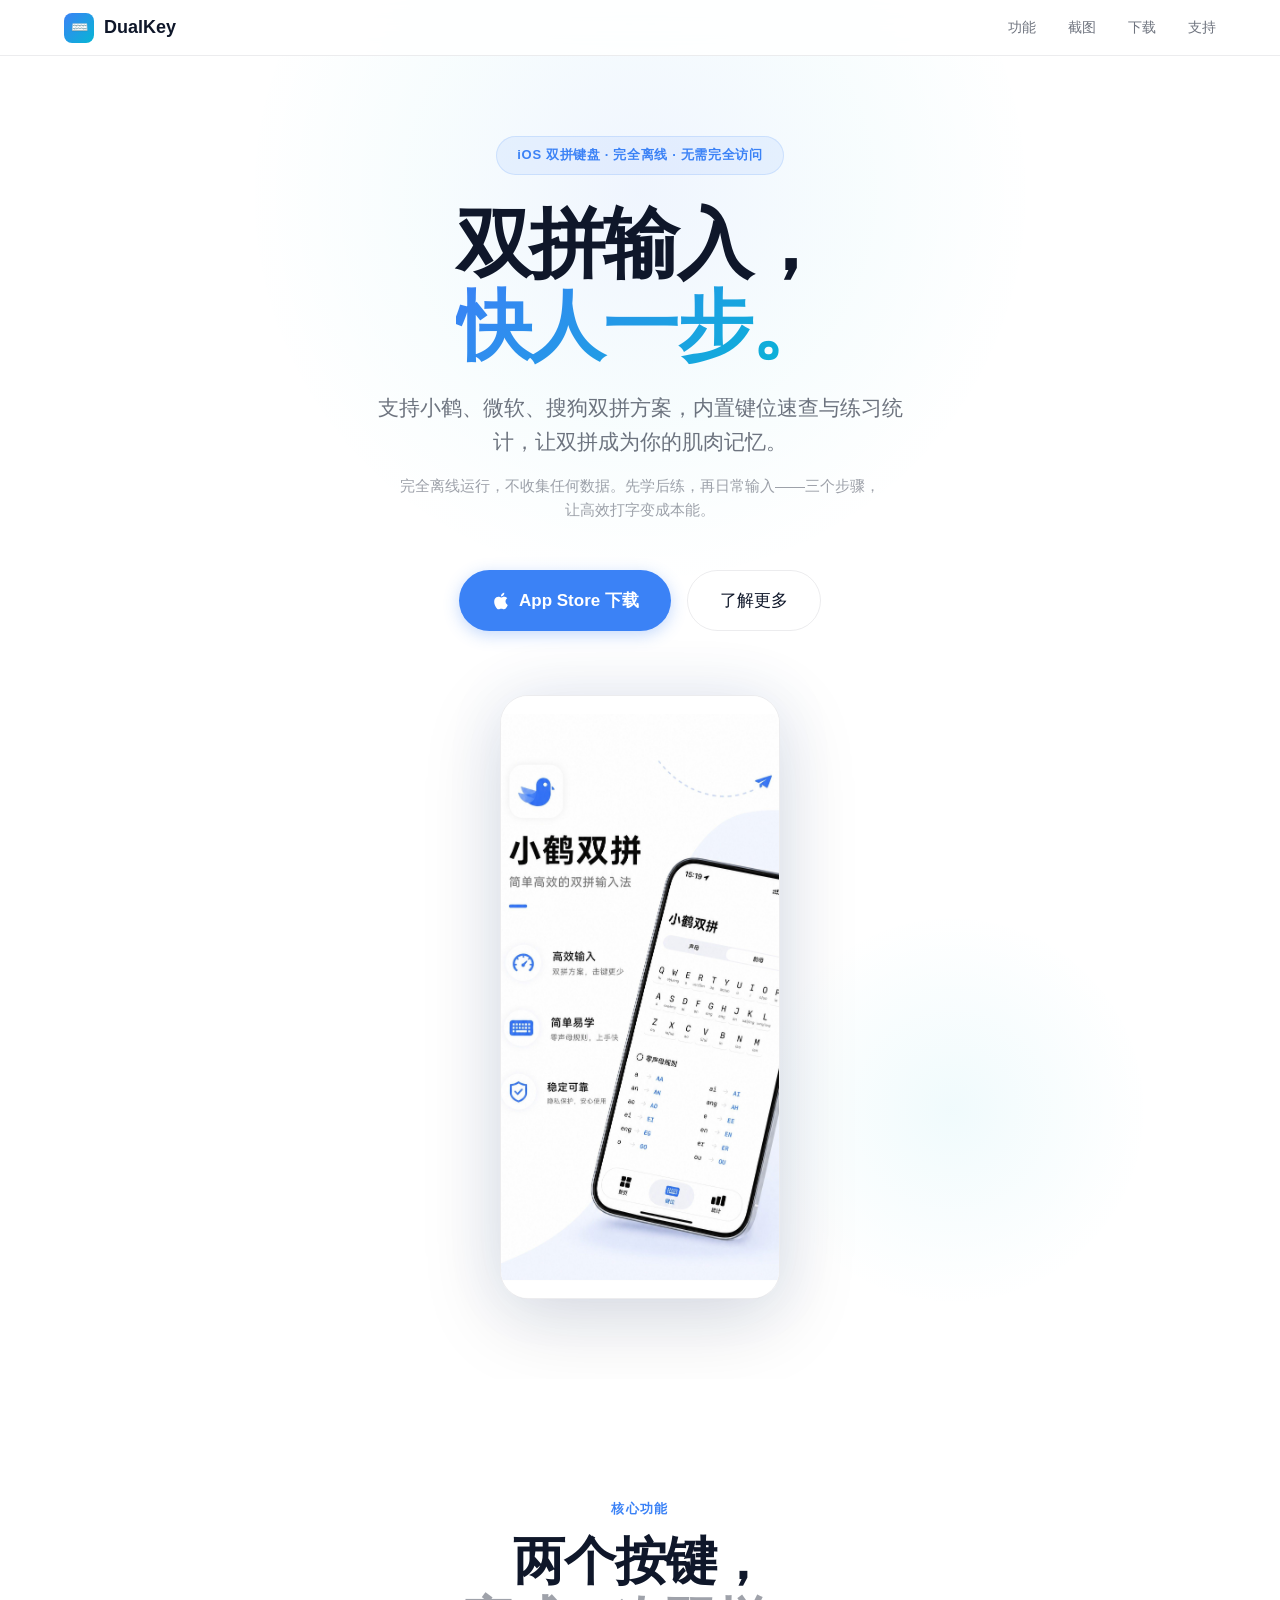
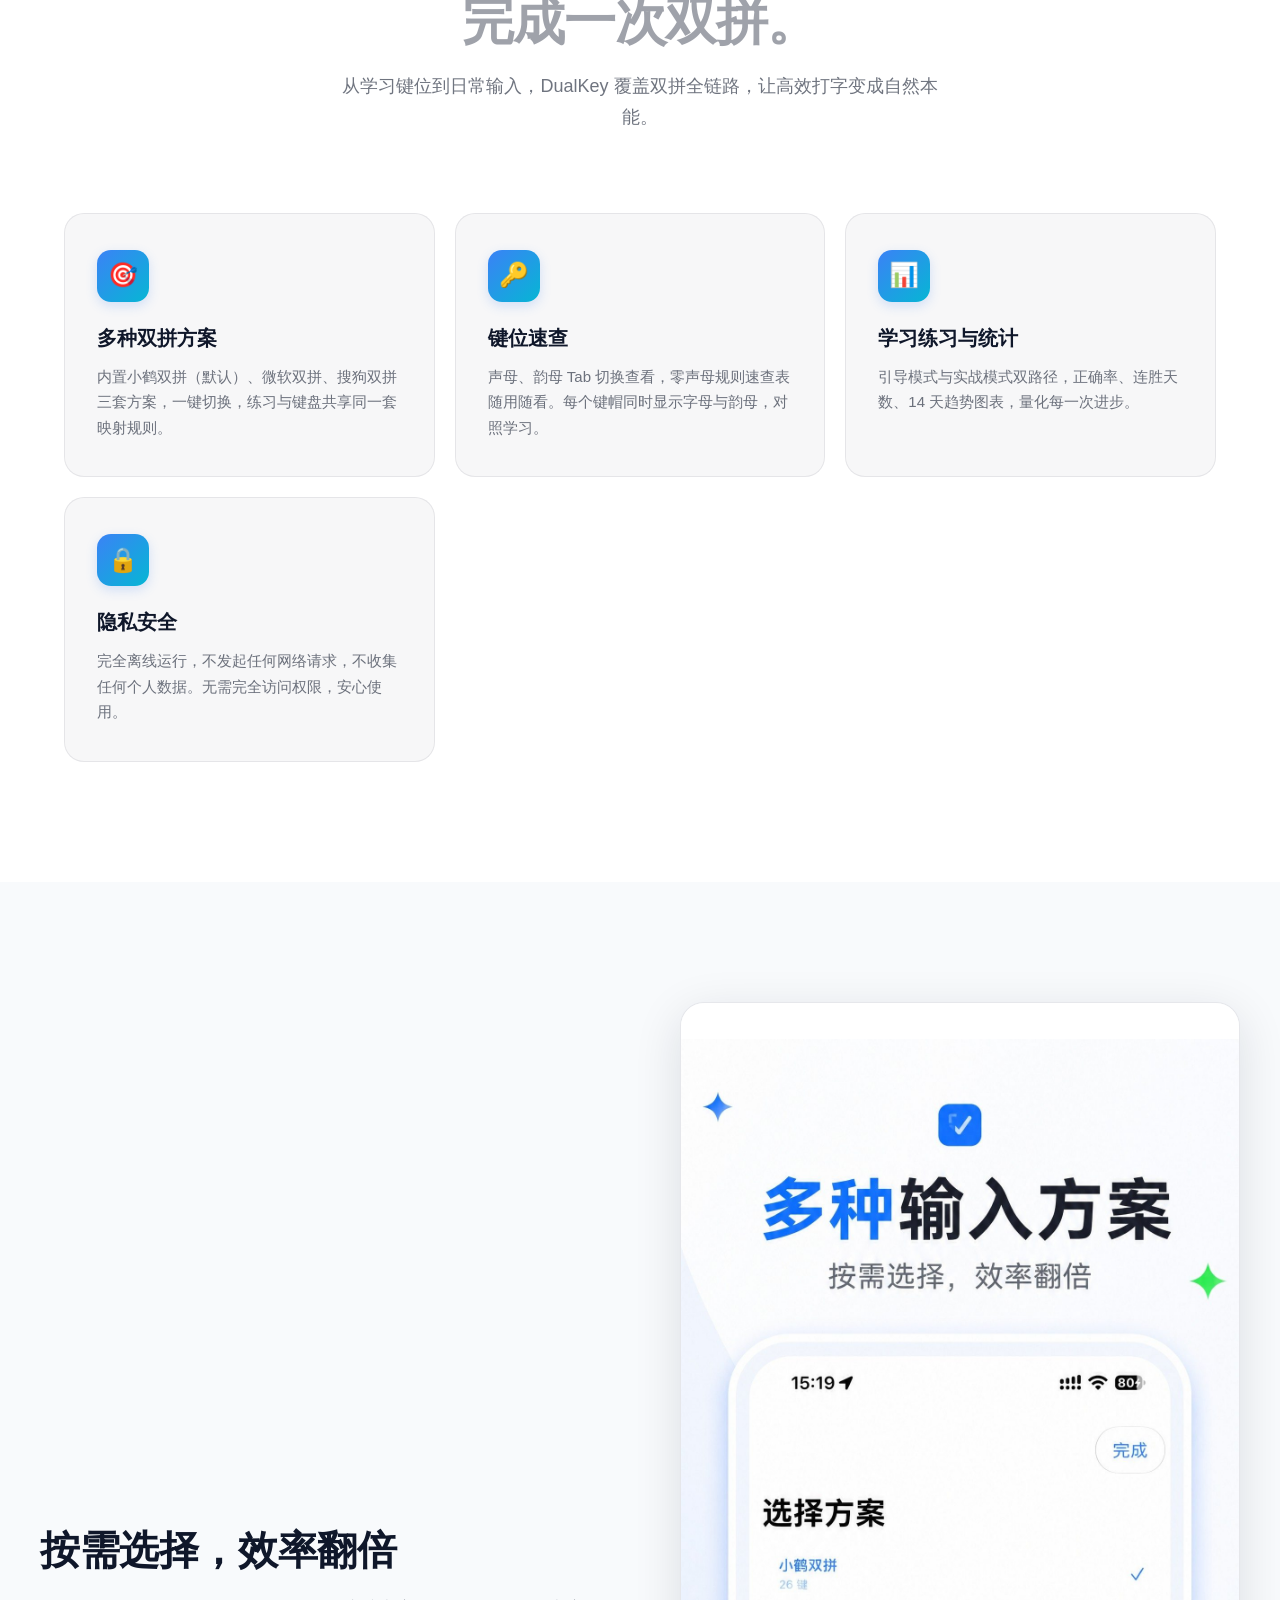
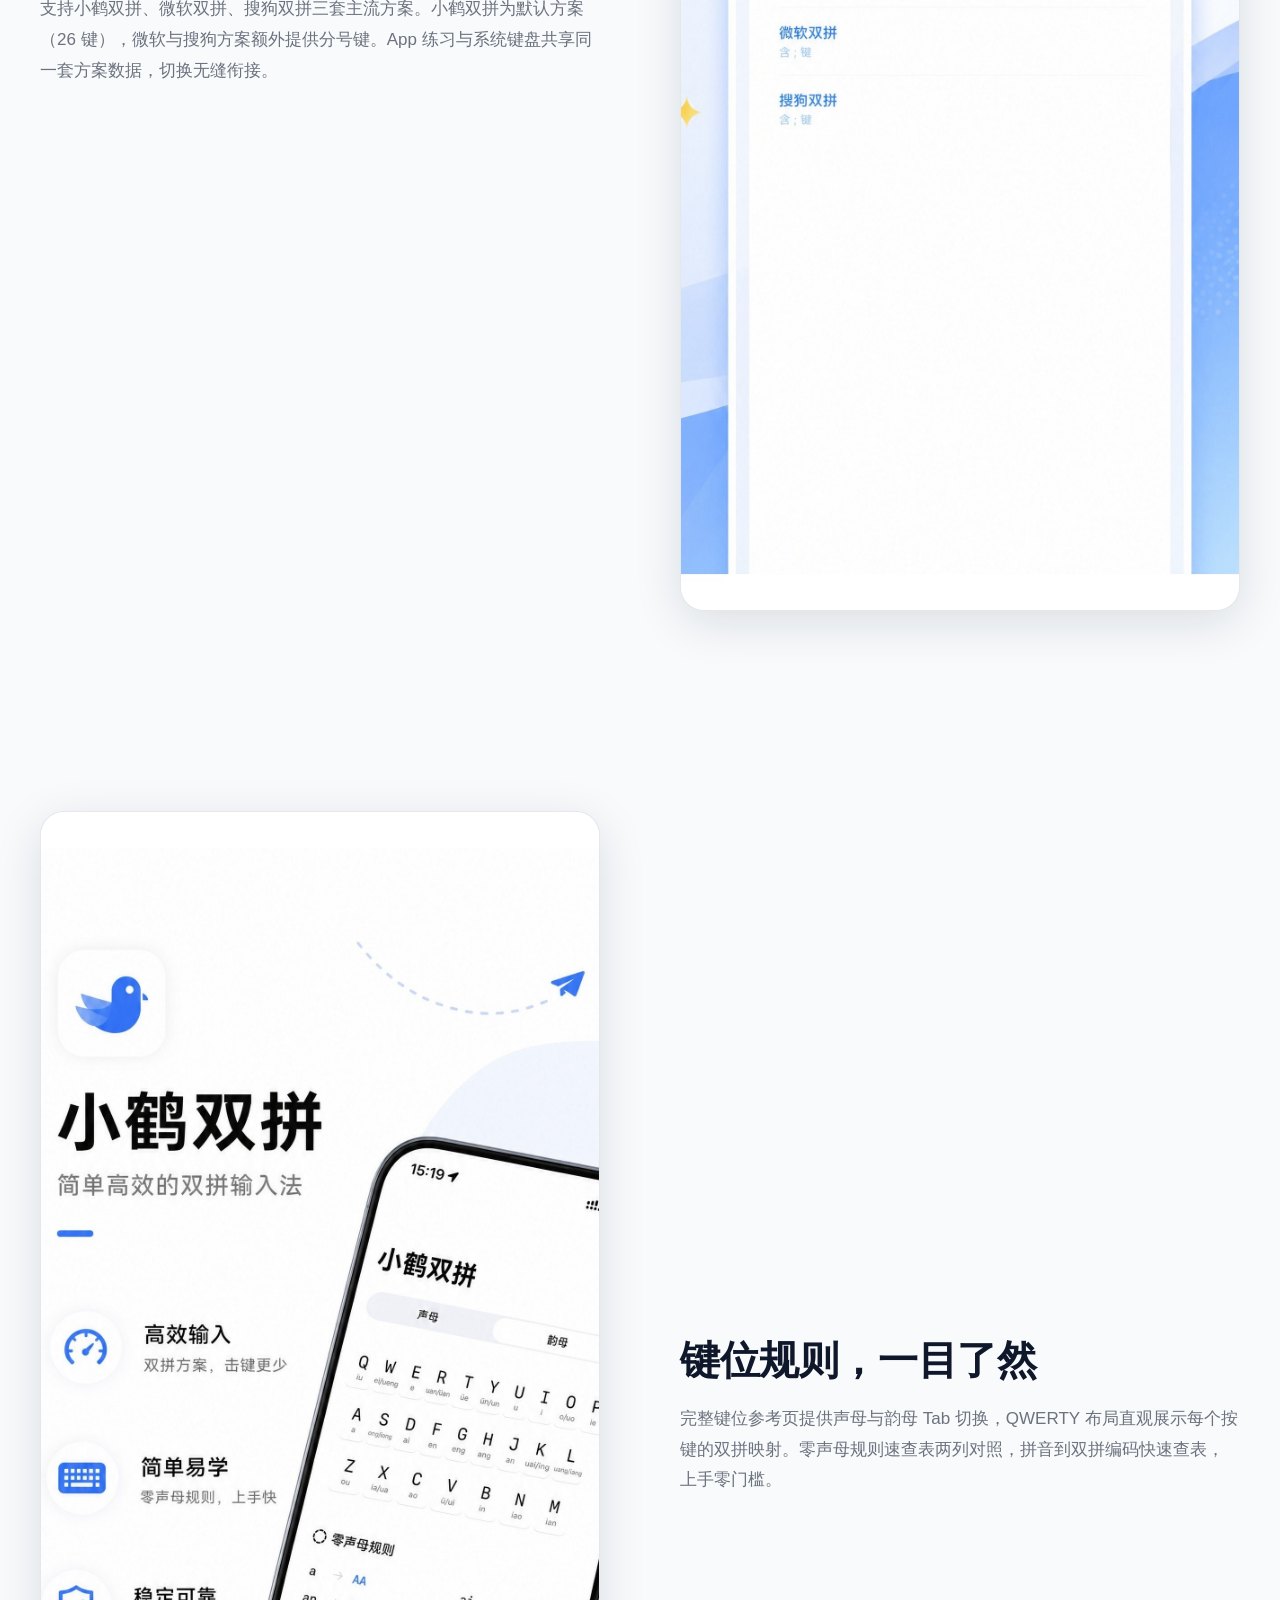
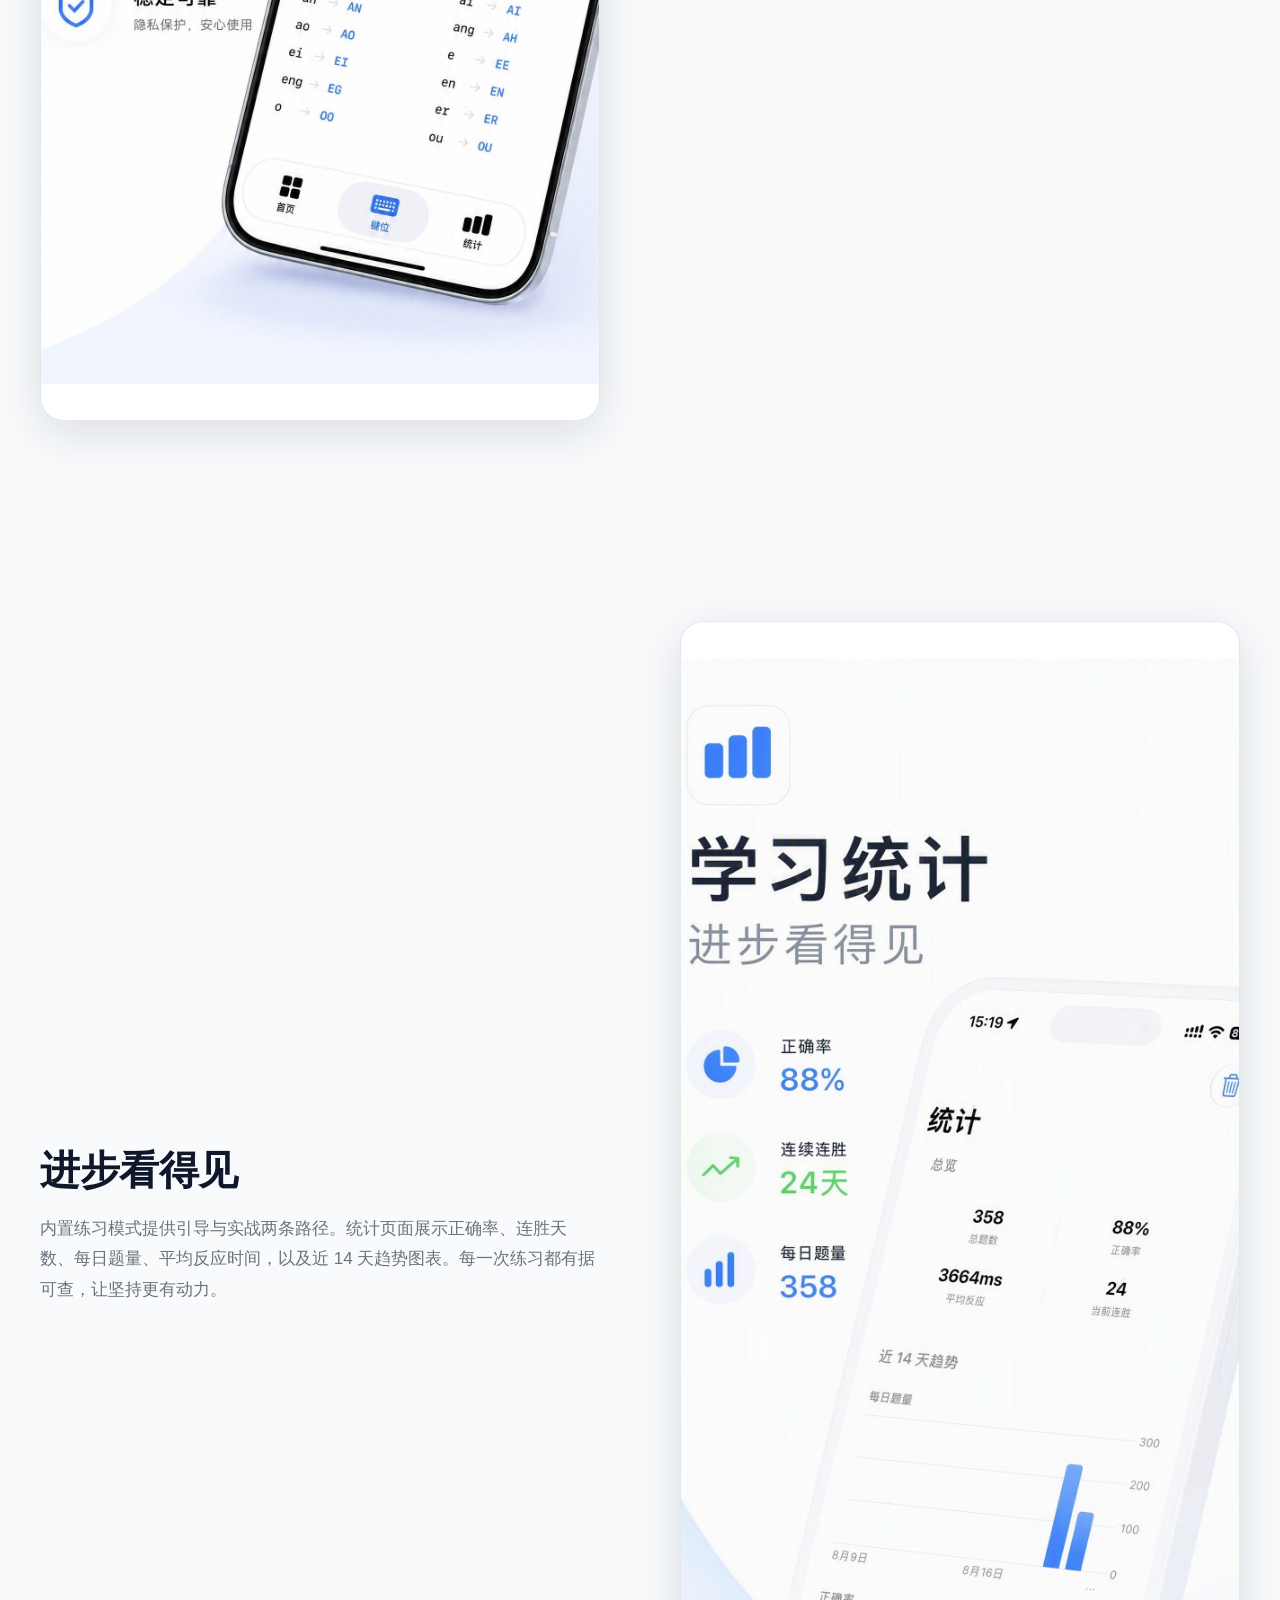
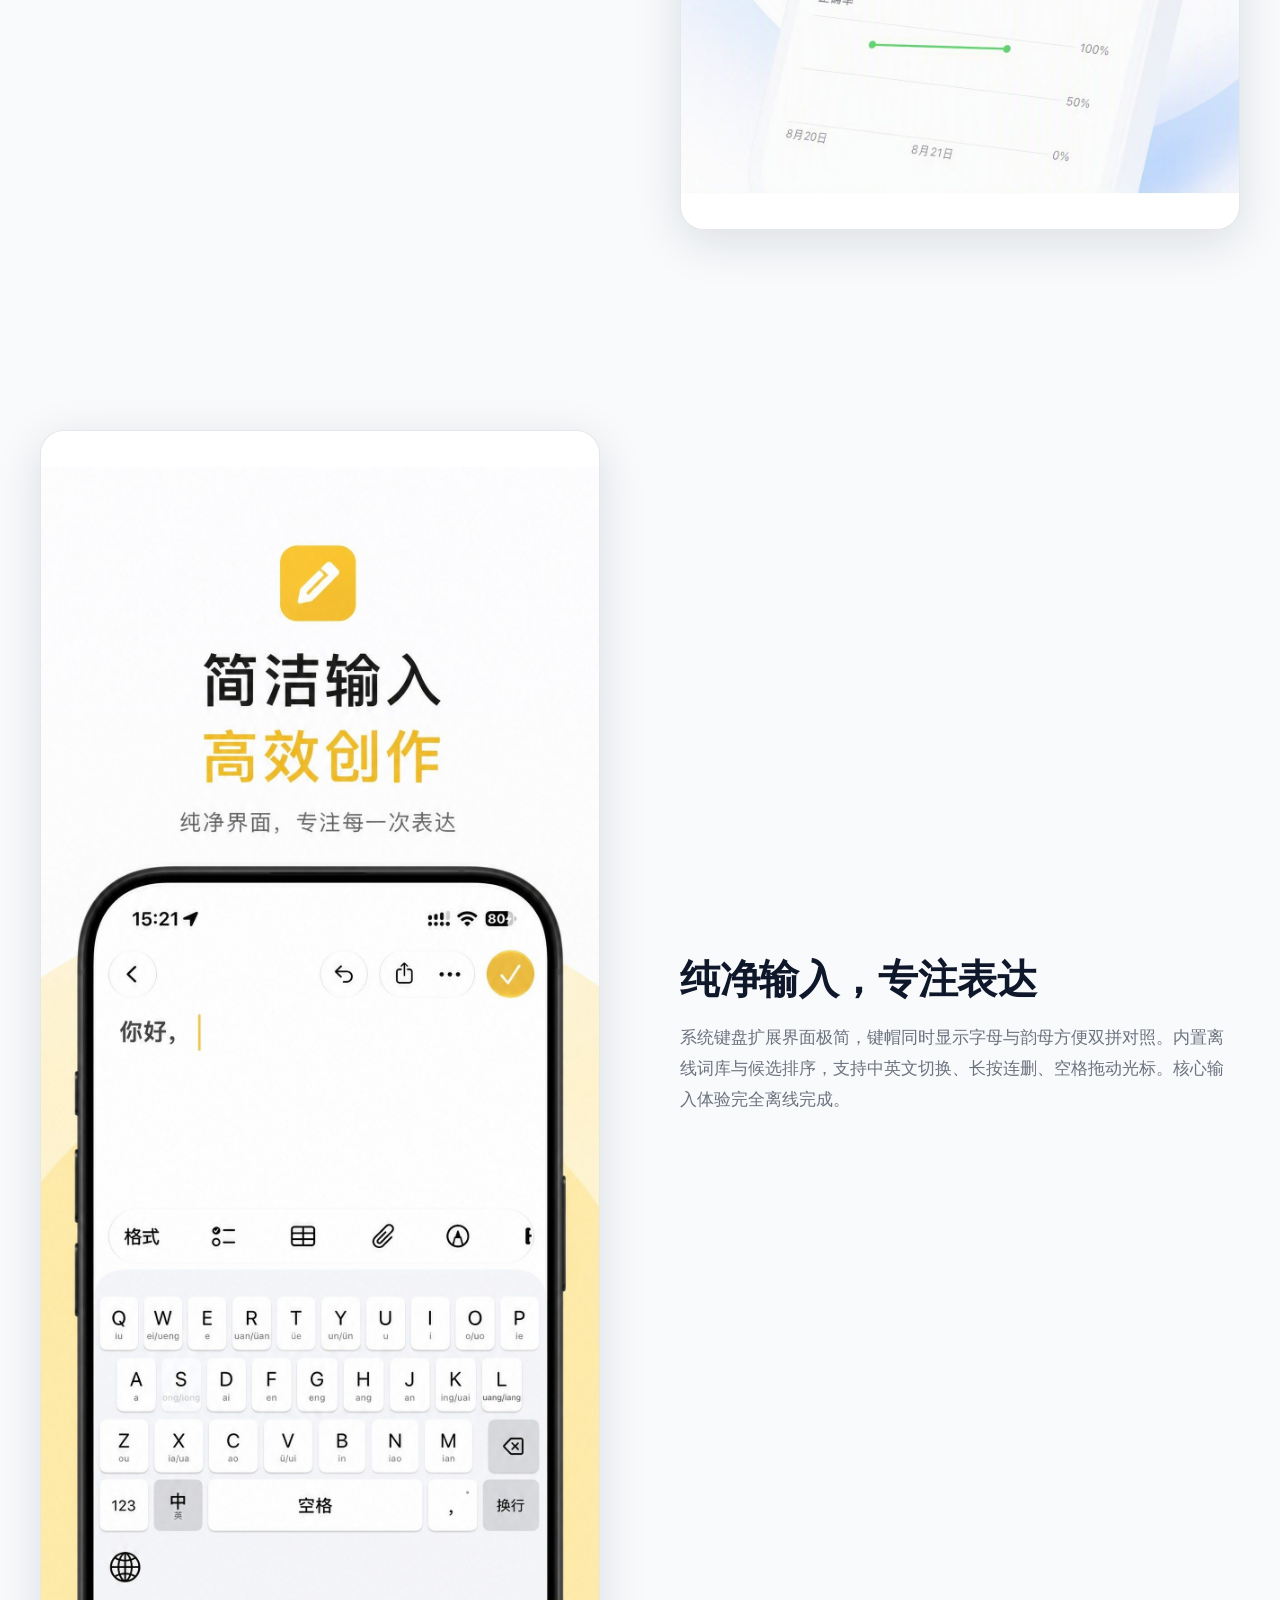
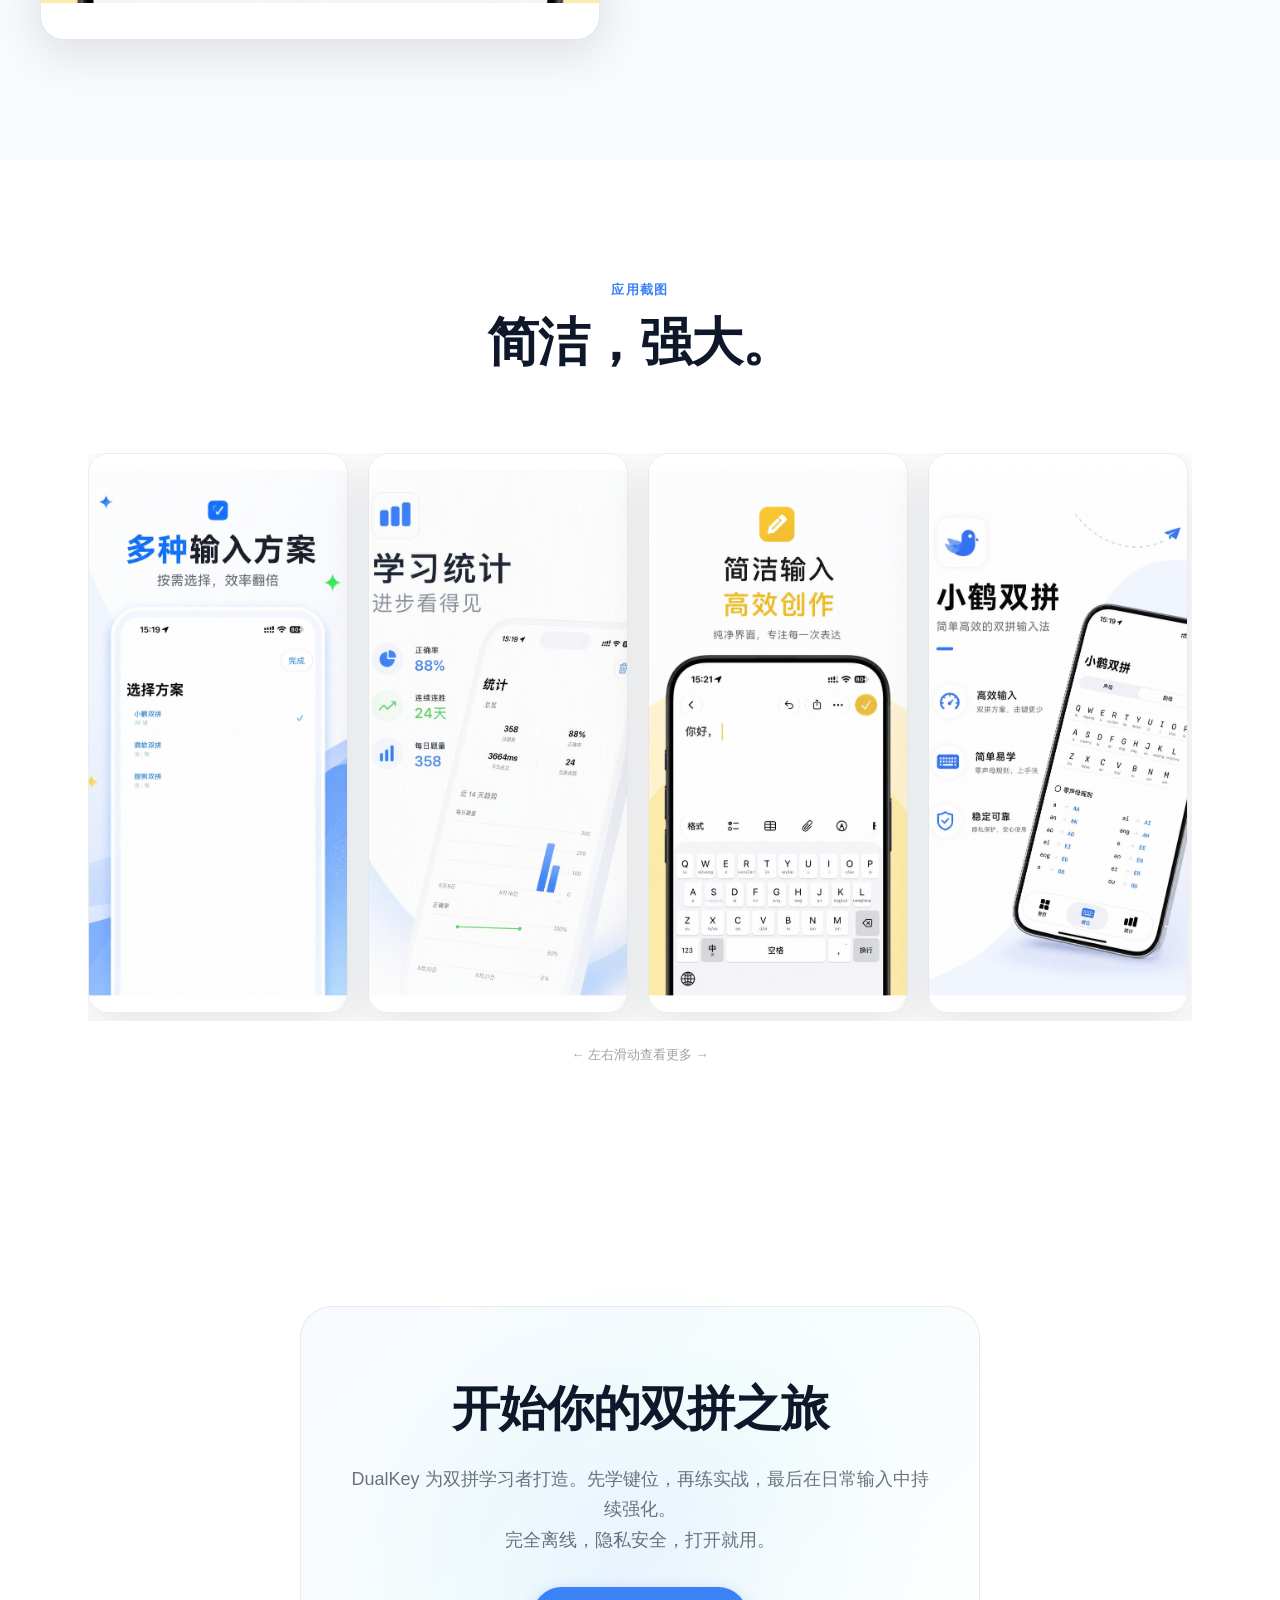
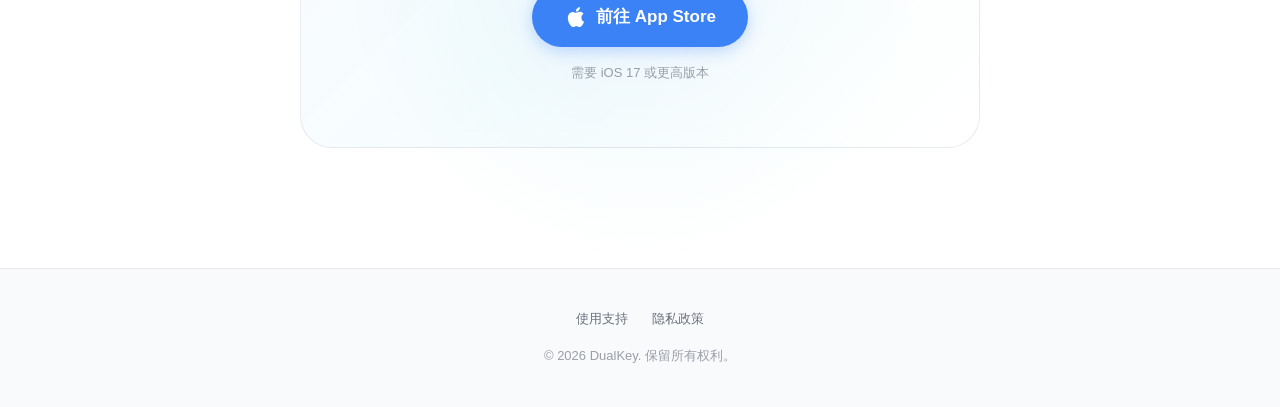
==== site/index.html @ feecfa9d "feat: 官网迁入 site/ + GitHub Pages Actions 部署" ====
<!DOCTYPE html>
<html lang="zh">
<head>
    <meta charset="UTF-8">
    <meta name="viewport" content="width=device-width, initial-scale=1.0">
    <title>DualKey - 双拼输入，快人一步</title>
    <meta name="description" content="iOS 双拼键盘，支持小鹤/微软/搜狗方案，完全离线，隐私安全。先学后练，让双拼成为肌肉记忆。">
    <link rel="icon" href="data:image/svg+xml,<svg xmlns='http://www.w3.org/2000/svg' viewBox='0 0 100 100'><text y='.9em' font-size='90'>⌨️</text></svg>">
    <style>
        * {
            margin: 0;
            padding: 0;
            box-sizing: border-box;
        }

        :root {
            --bg-primary: #FFFFFF;
            --bg-secondary: #F8FAFC;
            --bg-card: rgba(15,23,42,0.03);
            --text-primary: #0F172A;
            --text-secondary: rgba(15,23,42,0.6);
            --text-tertiary: rgba(15,23,42,0.4);
            --accent-blue: #3B82F6;
            --accent-blue-hover: #2563EB;
            --accent-cyan: #06B6D4;
            --accent-gradient: linear-gradient(135deg, #3B82F6 0%, #06B6D4 100%);
            --border-color: rgba(15,23,42,0.08);
            --nav-height: 56px;
            --surface: rgba(15,23,42,0.03);
            --surface-strong: rgba(15,23,42,0.06);
            --shadow-sm: 0 1px 3px rgba(15,23,42,0.06);
            --shadow-md: 0 4px 16px rgba(15,23,42,0.08);
            --shadow-lg: 0 12px 48px rgba(15,23,42,0.12);
            --shadow-xl: 0 20px 80px rgba(15,23,42,0.15);
        }

        html {
            scroll-behavior: smooth;
        }

        body {
            font-family: -apple-system, BlinkMacSystemFont, 'SF Pro Display', 'SF Pro Text', 'PingFang SC', 'Hiragino Sans GB', 'Microsoft YaHei', 'Helvetica Neue', Arial, sans-serif;
            background-color: var(--bg-primary);
            color: var(--text-primary);
            line-height: 1.6;
            -webkit-font-smoothing: antialiased;
            -moz-osx-font-smoothing: grayscale;
            overflow-x: hidden;
        }

        /* Navigation */
        nav {
            position: fixed;
            top: 0;
            left: 0;
            right: 0;
            height: var(--nav-height);
            background: rgba(255, 255, 255, 0.85);
            backdrop-filter: saturate(180%) blur(20px);
            -webkit-backdrop-filter: saturate(180%) blur(20px);
            z-index: 1000;
            border-bottom: 1px solid var(--border-color);
        }

        .nav-container {
            max-width: 1200px;
            margin: 0 auto;
            padding: 0 24px;
            height: 100%;
            display: flex;
            align-items: center;
            justify-content: space-between;
        }

        .nav-logo {
            display: flex;
            align-items: center;
            gap: 10px;
            text-decoration: none;
            color: var(--text-primary);
            font-weight: 700;
            font-size: 18px;
        }

        .nav-logo-icon {
            width: 30px;
            height: 30px;
            background: var(--accent-gradient);
            border-radius: 8px;
            display: flex;
            align-items: center;
            justify-content: center;
            color: #fff;
            font-size: 14px;
            font-weight: 800;
        }

        .nav-links {
            display: flex;
            align-items: center;
            gap: 32px;
        }

        .nav-links a {
            color: var(--text-secondary);
            text-decoration: none;
            font-size: 14px;
            font-weight: 500;
            transition: color 0.2s;
        }

        .nav-links a:hover {
            color: var(--accent-blue);
        }

        /* Hero Section */
        .hero {
            min-height: 100vh;
            display: flex;
            flex-direction: column;
            align-items: center;
            justify-content: center;
            text-align: center;
            padding: calc(var(--nav-height) + 80px) 24px 80px;
            position: relative;
            overflow: hidden;
            background: var(--bg-primary);
        }

        .hero::before {
            content: '';
            position: absolute;
            top: -15%;
            left: 50%;
            transform: translateX(-50%);
            width: 800px;
            height: 800px;
            background: radial-gradient(circle, rgba(59,130,246,0.08) 0%, rgba(6,182,212,0.03) 40%, transparent 70%);
            pointer-events: none;
        }

        .hero::after {
            content: '';
            position: absolute;
            bottom: 5%;
            right: 10%;
            width: 400px;
            height: 400px;
            background: radial-gradient(circle, rgba(6,182,212,0.06) 0%, transparent 70%);
            pointer-events: none;
        }

        .hero-badge {
            display: inline-flex;
            align-items: center;
            gap: 8px;
            font-size: 13px;
            font-weight: 600;
            letter-spacing: 0.05em;
            color: var(--accent-blue);
            padding: 8px 20px;
            border-radius: 24px;
            background: rgba(59,130,246,0.08);
            border: 1px solid rgba(59,130,246,0.15);
            margin-bottom: 28px;
            position: relative;
            z-index: 10;
        }

        .hero h1 {
            font-size: clamp(40px, 8vw, 76px);
            font-weight: 800;
            letter-spacing: -0.03em;
            line-height: 1.08;
            margin-bottom: 24px;
            position: relative;
            z-index: 10;
        }

        .hero h1 .highlight {
            background: var(--accent-gradient);
            -webkit-background-clip: text;
            -webkit-text-fill-color: transparent;
            background-clip: text;
        }

        .hero-subtitle {
            font-size: clamp(17px, 2.5vw, 21px);
            color: var(--text-secondary);
            margin-bottom: 16px;
            font-weight: 400;
            max-width: 560px;
            line-height: 1.6;
            position: relative;
            z-index: 10;
        }

        .hero-desc {
            font-size: 15px;
            color: var(--text-tertiary);
            max-width: 480px;
            margin-bottom: 48px;
            line-height: 1.6;
            position: relative;
            z-index: 10;
        }

        .hero-actions {
            display: flex;
            gap: 16px;
            flex-wrap: wrap;
            justify-content: center;
            position: relative;
            z-index: 10;
        }

        .btn-primary {
            display: inline-flex;
            align-items: center;
            gap: 8px;
            background: var(--accent-blue);
            color: #FFFFFF;
            padding: 16px 32px;
            border-radius: 980px;
            text-decoration: none;
            font-size: 17px;
            font-weight: 600;
            transition: background 0.2s, transform 0.2s, box-shadow 0.2s;
            box-shadow: 0 4px 16px rgba(59,130,246,0.3);
        }

        .btn-primary:hover {
            background: var(--accent-blue-hover);
            transform: translateY(-1px);
            box-shadow: 0 6px 24px rgba(59,130,246,0.4);
        }

        .btn-secondary {
            display: inline-flex;
            align-items: center;
            gap: 8px;
            background: transparent;
            color: var(--text-primary);
            padding: 16px 32px;
            border-radius: 980px;
            text-decoration: none;
            font-size: 17px;
            font-weight: 500;
            border: 1px solid var(--border-color);
            transition: all 0.2s;
        }

        .btn-secondary:hover {
            border-color: var(--accent-blue);
            color: var(--accent-blue);
            background: rgba(59,130,246,0.04);
        }

        .hero-screenshot {
            margin-top: 64px;
            position: relative;
            width: min(280px, 65vw);
            border-radius: 28px;
            overflow: hidden;
            box-shadow: var(--shadow-xl), 0 0 60px rgba(59,130,246,0.08);
            border: 1px solid var(--border-color);
            z-index: 10;
        }

        .hero-screenshot img {
            width: 100%;
            display: block;
        }

        /* Section Common */
        .section {
            padding: 120px 24px;
            max-width: 1200px;
            margin: 0 auto;
        }

        .section-full {
            padding: 120px 24px;
            max-width: 100%;
        }

        .section-full .section-inner {
            max-width: 1200px;
            margin: 0 auto;
        }

        .section-bg {
            background: var(--bg-secondary);
        }

        .section-header {
            text-align: center;
            margin-bottom: 80px;
        }

        .section-label {
            font-size: 13px;
            color: var(--accent-blue);
            font-weight: 600;
            letter-spacing: 0.1em;
            text-transform: uppercase;
            margin-bottom: 12px;
        }

        .section-title {
            font-size: clamp(32px, 5vw, 52px);
            font-weight: 800;
            letter-spacing: -0.02em;
            line-height: 1.15;
            margin-bottom: 20px;
        }

        .section-desc {
            font-size: 18px;
            color: var(--text-secondary);
            max-width: 600px;
            margin: 0 auto;
            line-height: 1.7;
        }

        /* Features Grid */
        .features-grid {
            display: grid;
            grid-template-columns: repeat(auto-fit, minmax(min(280px, 100%), 1fr));
            gap: 20px;
        }

        .feature-card {
            background: var(--bg-card);
            border-radius: 20px;
            padding: 36px 32px;
            border: 1px solid var(--border-color);
            transition: transform 0.3s, border-color 0.3s, box-shadow 0.3s;
        }

        .feature-card:hover {
            transform: translateY(-4px);
            border-color: rgba(59,130,246,0.2);
            box-shadow: var(--shadow-md);
        }

        .feature-icon {
            width: 52px;
            height: 52px;
            background: var(--accent-gradient);
            border-radius: 14px;
            display: flex;
            align-items: center;
            justify-content: center;
            font-size: 24px;
            margin-bottom: 20px;
            box-shadow: 0 4px 12px rgba(59,130,246,0.2);
        }

        .feature-card h3 {
            font-size: 20px;
            font-weight: 700;
            margin-bottom: 10px;
            color: var(--text-primary);
        }

        .feature-card p {
            color: var(--text-secondary);
            font-size: 15px;
            line-height: 1.7;
        }

        /* Showcase Section */
        .showcase {
            display: grid;
            grid-template-columns: 1fr 1fr;
            gap: 80px;
            align-items: center;
            padding: 100px 0;
        }

        .showcase:first-child {
            padding-top: 0;
        }

        .showcase:last-child {
            padding-bottom: 0;
        }

        .showcase:nth-child(even) {
            direction: rtl;
        }

        .showcase:nth-child(even) > * {
            direction: ltr;
        }

        .showcase-text h3 {
            font-size: clamp(28px, 4vw, 40px);
            font-weight: 700;
            letter-spacing: -0.01em;
            margin-bottom: 20px;
            line-height: 1.2;
        }

        .showcase-text p {
            color: var(--text-secondary);
            font-size: 17px;
            line-height: 1.8;
        }

        .showcase-image {
            background: var(--bg-secondary);
            border-radius: 24px;
            border: 1px solid var(--border-color);
            overflow: hidden;
            box-shadow: var(--shadow-lg);
        }

        .showcase-image img {
            width: 100%;
            display: block;
        }

        /* Screenshots Carousel */
        .screenshots-wrapper {
            overflow: hidden;
            padding: 0 24px;
        }

        .screenshots-track {
            display: flex;
            gap: 20px;
            overflow-x: auto;
            scroll-snap-type: x mandatory;
            -webkit-overflow-scrolling: touch;
            scrollbar-width: none;
            padding-bottom: 8px;
            max-width: 1200px;
            margin: 0 auto;
        }

        .screenshots-track::-webkit-scrollbar {
            display: none;
        }

        .screenshot-card {
            flex-shrink: 0;
            width: 260px;
            border-radius: 20px;
            overflow: hidden;
            border: 1px solid var(--border-color);
            scroll-snap-align: center;
            box-shadow: var(--shadow-lg);
            transition: transform 0.3s;
        }

        .screenshot-card:hover {
            transform: scale(1.02);
        }

        .screenshot-card img {
            width: 100%;
            display: block;
        }

        .screenshot-hint {
            text-align: center;
            margin-top: 24px;
            font-size: 13px;
            color: var(--text-tertiary);
        }

        /* CTA Section */
        .cta-section {
            text-align: center;
            padding: 120px 24px;
            position: relative;
            background: var(--bg-primary);
        }

        .cta-section::before {
            content: '';
            position: absolute;
            bottom: 0;
            left: 50%;
            transform: translateX(-50%);
            width: 600px;
            height: 600px;
            background: radial-gradient(circle, rgba(59,130,246,0.08) 0%, rgba(6,182,212,0.03) 40%, transparent 70%);
            pointer-events: none;
        }

        .cta-card {
            position: relative;
            z-index: 10;
            display: inline-block;
            max-width: 680px;
            padding: 64px 48px;
            border-radius: 32px;
            background: linear-gradient(135deg, rgba(59,130,246,0.04) 0%, rgba(6,182,212,0.03) 50%, rgba(255,255,255,0.8) 100%);
            border: 1px solid var(--border-color);
            backdrop-filter: blur(10px);
        }

        .cta-card h2 {
            font-size: clamp(32px, 5vw, 48px);
            font-weight: 800;
            margin-bottom: 16px;
            letter-spacing: -0.02em;
        }

        .cta-card p {
            color: var(--text-secondary);
            font-size: 18px;
            margin-bottom: 32px;
            line-height: 1.7;
        }

        .cta-note {
            margin-top: 16px;
            font-size: 13px;
            color: var(--text-tertiary);
        }

        /* Footer */
        footer {
            padding: 40px 24px;
            border-top: 1px solid var(--border-color);
            text-align: center;
            background: var(--bg-secondary);
        }

        .footer-content {
            max-width: 1200px;
            margin: 0 auto;
            color: var(--text-tertiary);
            font-size: 13px;
        }

        .footer-links {
            display: flex;
            justify-content: center;
            gap: 24px;
            margin-bottom: 16px;
        }

        .footer-links a {
            color: var(--text-secondary);
            text-decoration: none;
            font-size: 13px;
            transition: color 0.2s;
        }

        .footer-links a:hover {
            color: var(--accent-blue);
        }

        /* Scroll Animations */
        .fade-in {
            opacity: 0;
            transform: translateY(30px);
            transition: opacity 0.6s ease, transform 0.6s ease;
        }

        .fade-in.visible {
            opacity: 1;
            transform: translateY(0);
        }

        /* Mobile Responsive */
        @media (max-width: 768px) {
            .nav-links .nav-link {
                display: none;
            }

            .showcase {
                grid-template-columns: 1fr;
                gap: 40px;
                padding: 60px 0;
            }

            .showcase:nth-child(even) {
                direction: ltr;
            }

            .features-grid {
                grid-template-columns: 1fr;
            }

            .section {
                padding: 80px 20px;
            }

            .section-full {
                padding: 80px 20px;
            }

            .section-header {
                margin-bottom: 48px;
            }

            .hero-actions {
                flex-direction: column;
                width: 100%;
                max-width: 280px;
            }

            .btn-primary, .btn-secondary {
                justify-content: center;
            }

            .cta-card {
                padding: 48px 24px;
            }
        }

        @media (max-width: 480px) {
            .hero h1 {
                font-size: 36px;
            }

            .screenshot-card {
                width: 220px;
            }
        }
    </style>
</head>
<body>
    <!-- Navigation -->
    <nav>
        <div class="nav-container">
            <a href="index.html" class="nav-logo">
                <div class="nav-logo-icon">⌨️</div>
                <span>DualKey</span>
            </a>
            <div class="nav-links">
                <a href="#features" class="nav-link">功能</a>
                <a href="#screenshots" class="nav-link">截图</a>
                <a href="#download" class="nav-link">下载</a>
                <a href="support.html" class="nav-link">支持</a>
            </div>
        </div>
    </nav>

    <!-- Hero Section -->
    <section class="hero">
        <div class="hero-badge">iOS 双拼键盘 · 完全离线 · 无需完全访问</div>
        <h1><span>双拼输入，</span><br /><span class="highlight">快人一步。</span></h1>
        <p class="hero-subtitle">支持小鹤、微软、搜狗双拼方案，内置键位速查与练习统计，让双拼成为你的肌肉记忆。</p>
        <p class="hero-desc">完全离线运行，不收集任何数据。先学后练，再日常输入——三个步骤，让高效打字变成本能。</p>
        <div class="hero-actions">
            <!-- TODO: 替换为真实 App Store 链接 -->
            <a href="https://apps.apple.com" target="_blank" class="btn-primary">
                <svg width="20" height="20" viewBox="0 0 24 24" fill="currentColor"><path d="M18.71 19.5c-.83 1.24-1.71 2.45-3.05 2.47-1.34.03-1.77-.79-3.29-.79-1.53 0-2 .77-3.27.82-1.31.05-2.3-1.32-3.14-2.53C4.25 17 2.94 12.45 4.7 9.39c.87-1.52 2.43-2.48 4.12-2.51 1.28-.02 2.5.87 3.29.87.78 0 2.26-1.07 3.8-.91.65.03 2.47.26 3.64 1.98-.09.06-2.17 1.28-2.15 3.81.03 3.02 2.65 4.03 2.68 4.04-.03.07-.42 1.44-1.38 2.83M13 3.5c.73-.83 1.94-1.46 2.94-1.5.13 1.17-.34 2.35-1.04 3.19-.69.85-1.83 1.51-2.95 1.42-.15-1.15.41-2.35 1.05-3.11z"/></svg>
                <span>App Store 下载</span>
            </a>
            <a href="#features" class="btn-secondary">了解更多</a>
        </div>
        <div class="hero-screenshot">
            <img src="[data-uri]" alt="DualKey 键位参考页">
        </div>
    </section>

    <!-- Features Grid -->
    <section id="features" class="section">
        <div class="section-header fade-in">
            <p class="section-label">核心功能</p>
            <h2 class="section-title"><span>两个按键，</span><br /><span style="color: var(--text-tertiary);">完成一次双拼。</span></h2>
            <p class="section-desc">从学习键位到日常输入，DualKey 覆盖双拼全链路，让高效打字变成自然本能。</p>
        </div>

        <div class="features-grid">
            <div class="feature-card fade-in">
                <div class="feature-icon">🎯</div>
                <h3>多种双拼方案</h3>
                <p>内置小鹤双拼（默认）、微软双拼、搜狗双拼三套方案，一键切换，练习与键盘共享同一套映射规则。</p>
            </div>
            <div class="feature-card fade-in">
                <div class="feature-icon">🔑</div>
                <h3>键位速查</h3>
                <p>声母、韵母 Tab 切换查看，零声母规则速查表随用随看。每个键帽同时显示字母与韵母，对照学习。</p>
            </div>
            <div class="feature-card fade-in">
                <div class="feature-icon">📊</div>
                <h3>学习练习与统计</h3>
                <p>引导模式与实战模式双路径，正确率、连胜天数、14 天趋势图表，量化每一次进步。</p>
            </div>
            <div class="feature-card fade-in">
                <div class="feature-icon">🔒</div>
                <h3>隐私安全</h3>
                <p>完全离线运行，不发起任何网络请求，不收集任何个人数据。无需完全访问权限，安心使用。</p>
            </div>
        </div>
    </section>

    <!-- Showcase Section -->
    <section class="section-full section-bg">
        <div class="section-inner">
            <!-- Showcase 1: 多种方案 -->
            <div class="showcase fade-in">
                <div class="showcase-text">
                    <h3>按需选择，效率翻倍</h3>
                    <p>支持小鹤双拼、微软双拼、搜狗双拼三套主流方案。小鹤双拼为默认方案（26 键），微软与搜狗方案额外提供分号键。App 练习与系统键盘共享同一套方案数据，切换无缝衔接。</p>
                </div>
                <div class="showcase-image">
                    <img src="[data-uri]" alt="多种输入方案">
                </div>
            </div>

            <!-- Showcase 2: 键位参考 -->
            <div class="showcase fade-in">
                <div class="showcase-text">
                    <h3>键位规则，一目了然</h3>
                    <p>完整键位参考页提供声母与韵母 Tab 切换，QWERTY 布局直观展示每个按键的双拼映射。零声母规则速查表两列对照，拼音到双拼编码快速查表，上手零门槛。</p>
                </div>
                <div class="showcase-image">
                    <img src="[data-uri]" alt="键位参考页">
                </div>
            </div>

            <!-- Showcase 3: 学习统计 -->
            <div class="showcase fade-in">
                <div class="showcase-text">
                    <h3>进步看得见</h3>
                    <p>内置练习模式提供引导与实战两条路径。统计页面展示正确率、连胜天数、每日题量、平均反应时间，以及近 14 天趋势图表。每一次练习都有据可查，让坚持更有动力。</p>
                </div>
                <div class="showcase-image">
                    <img src="[data-uri]" alt="学习统计">
                </div>
            </div>

            <!-- Showcase 4: 简洁键盘 -->
            <div class="showcase fade-in">
                <div class="showcase-text">
                    <h3>纯净输入，专注表达</h3>
                    <p>系统键盘扩展界面极简，键帽同时显示字母与韵母方便双拼对照。内置离线词库与候选排序，支持中英文切换、长按连删、空格拖动光标。核心输入体验完全离线完成。</p>
                </div>
                <div class="showcase-image">
                    <img src="[data-uri]" alt="简洁输入键盘">
                </div>
            </div>
        </div>
    </section>

    <!-- Screenshots Carousel -->
    <section id="screenshots" class="section">
        <div class="section-header fade-in">
            <p class="section-label">应用截图</p>
            <h2 class="section-title">简洁，强大。</h2>
        </div>

        <div class="screenshots-wrapper fade-in">
            <div class="screenshots-track">
                <div class="screenshot-card">
                    <img src="[data-uri]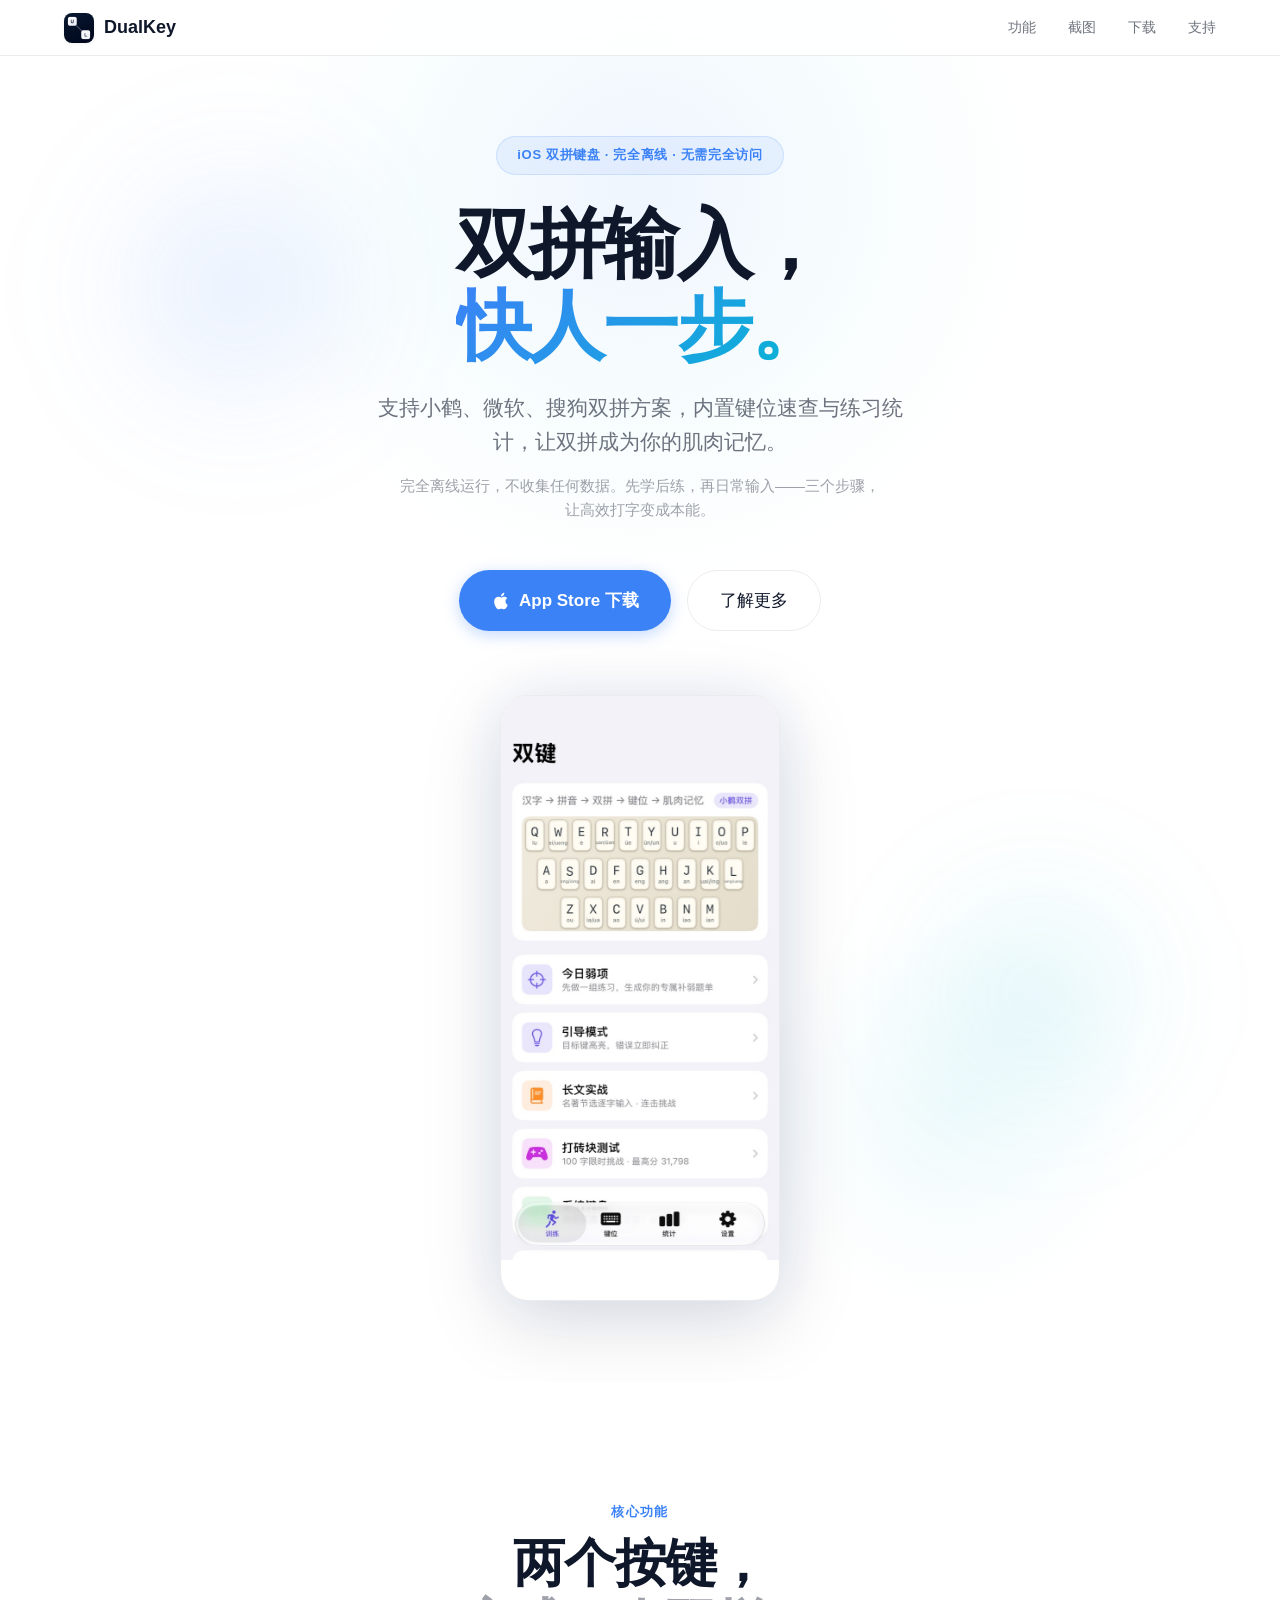
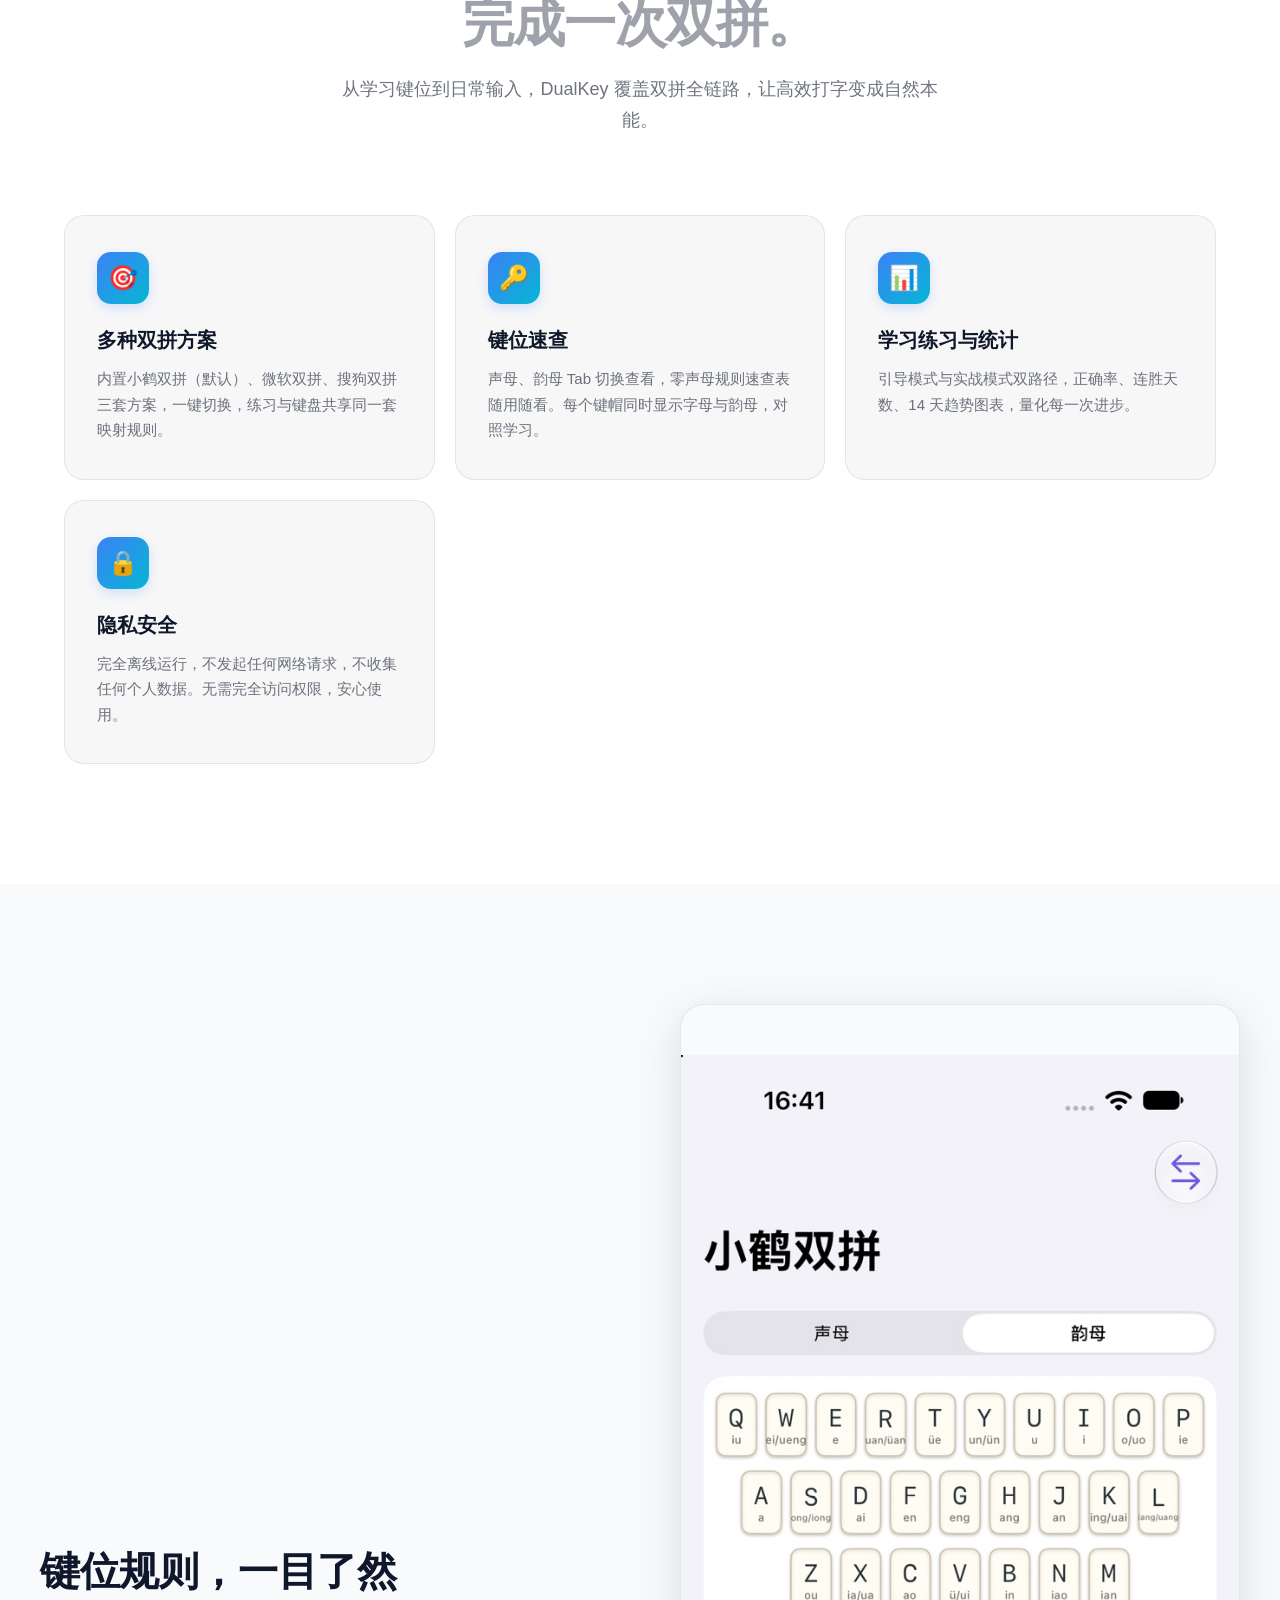
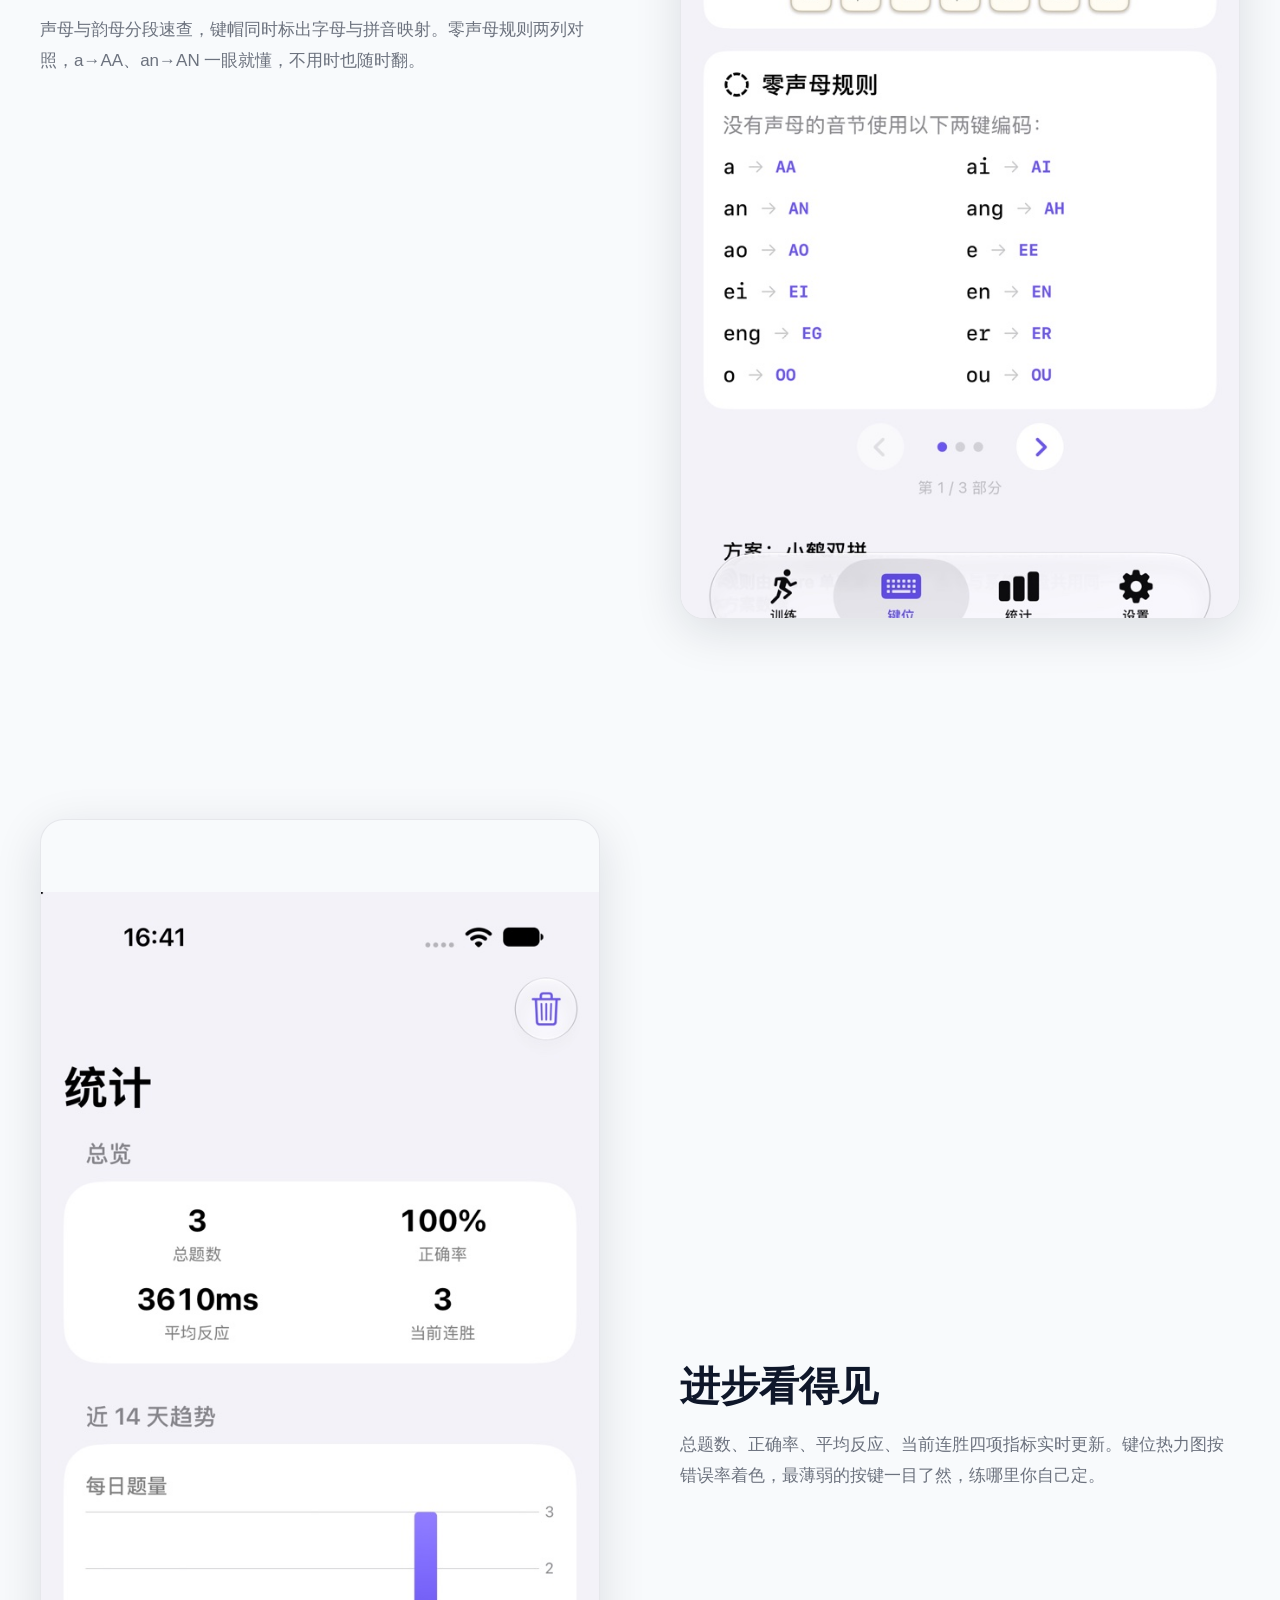
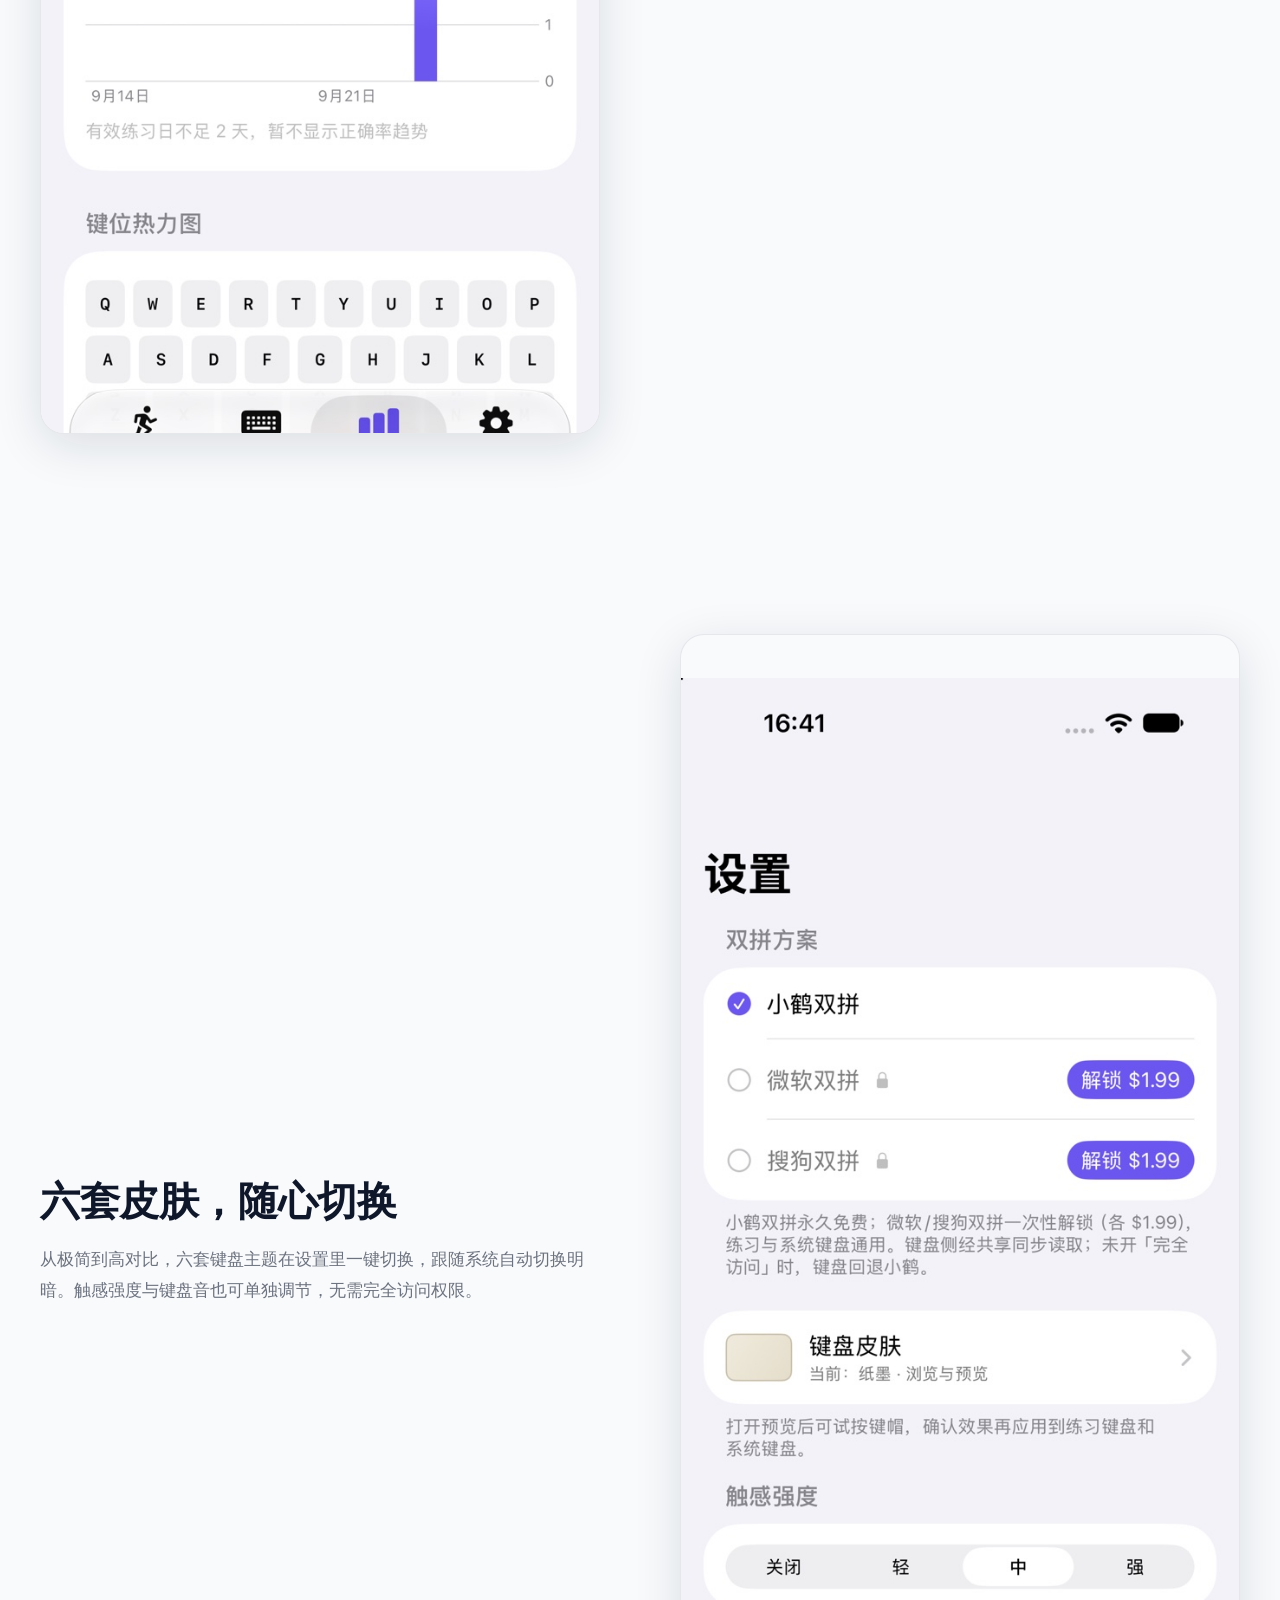
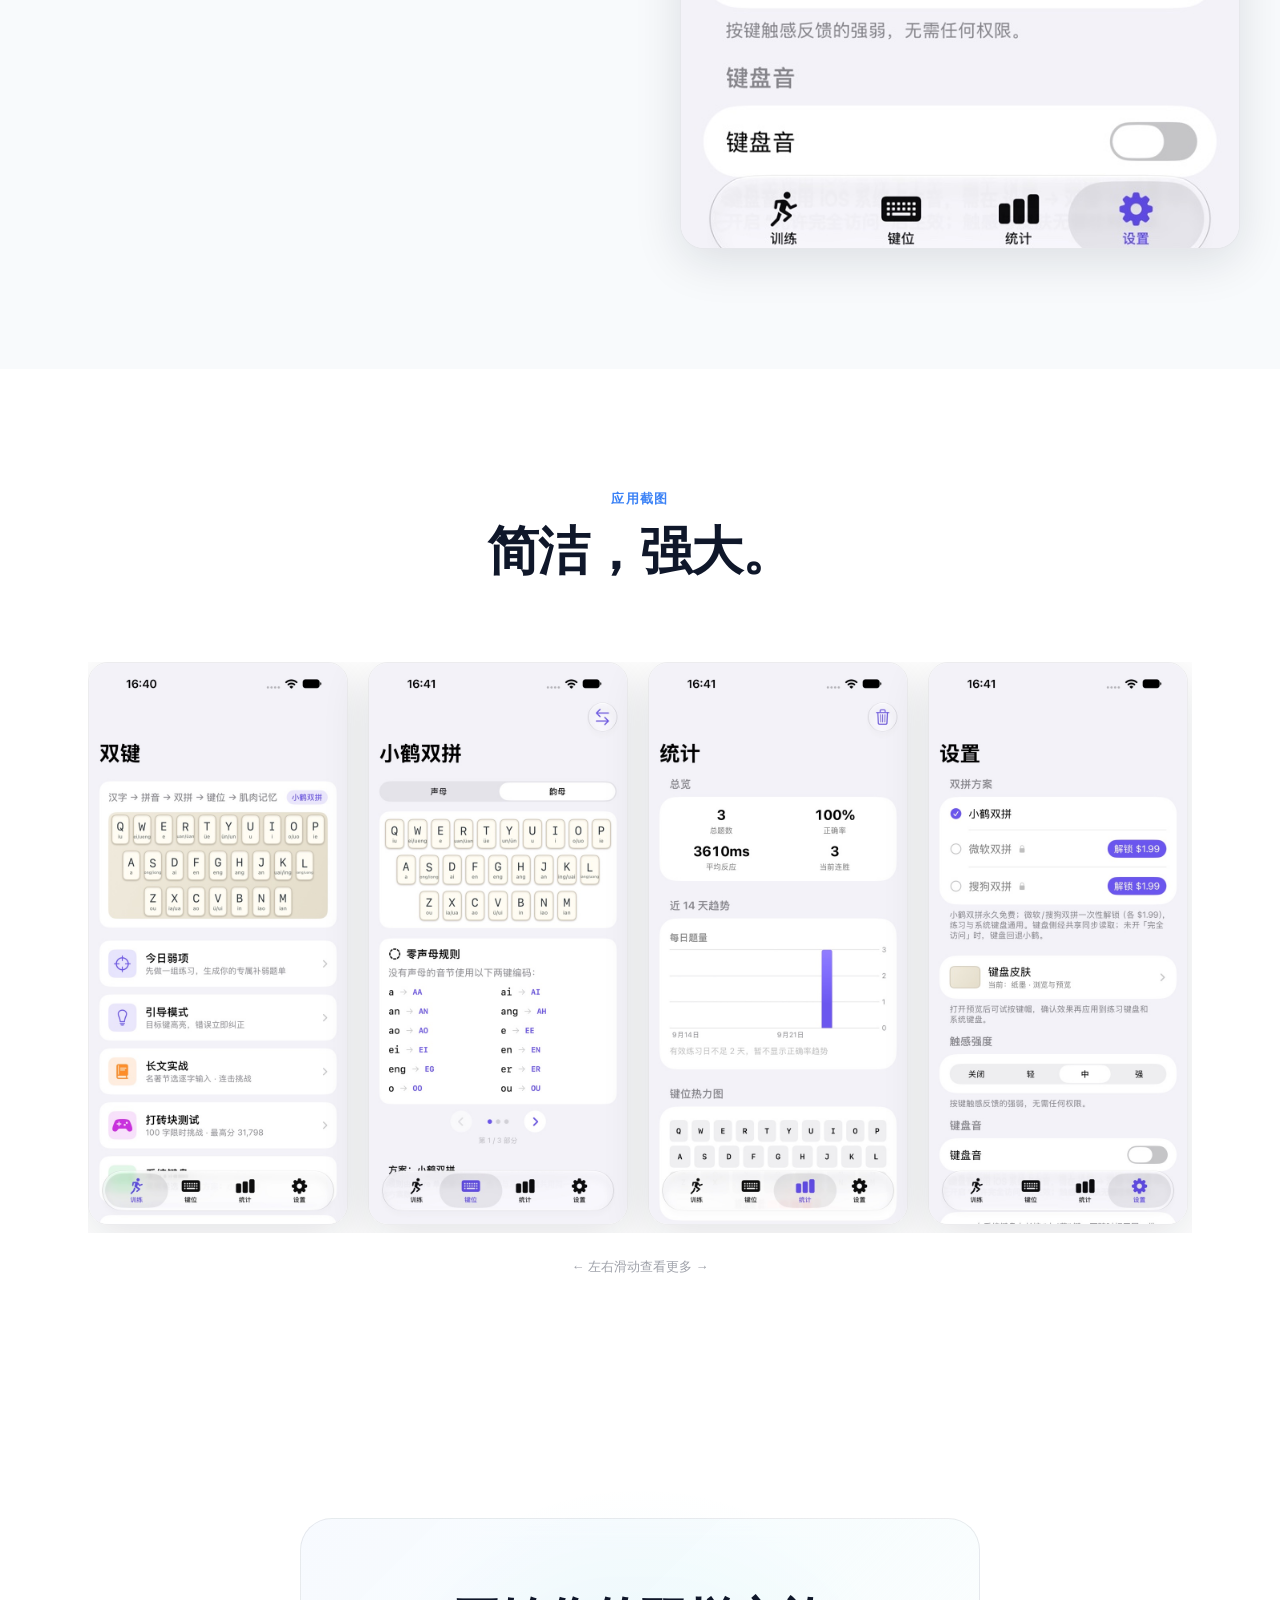
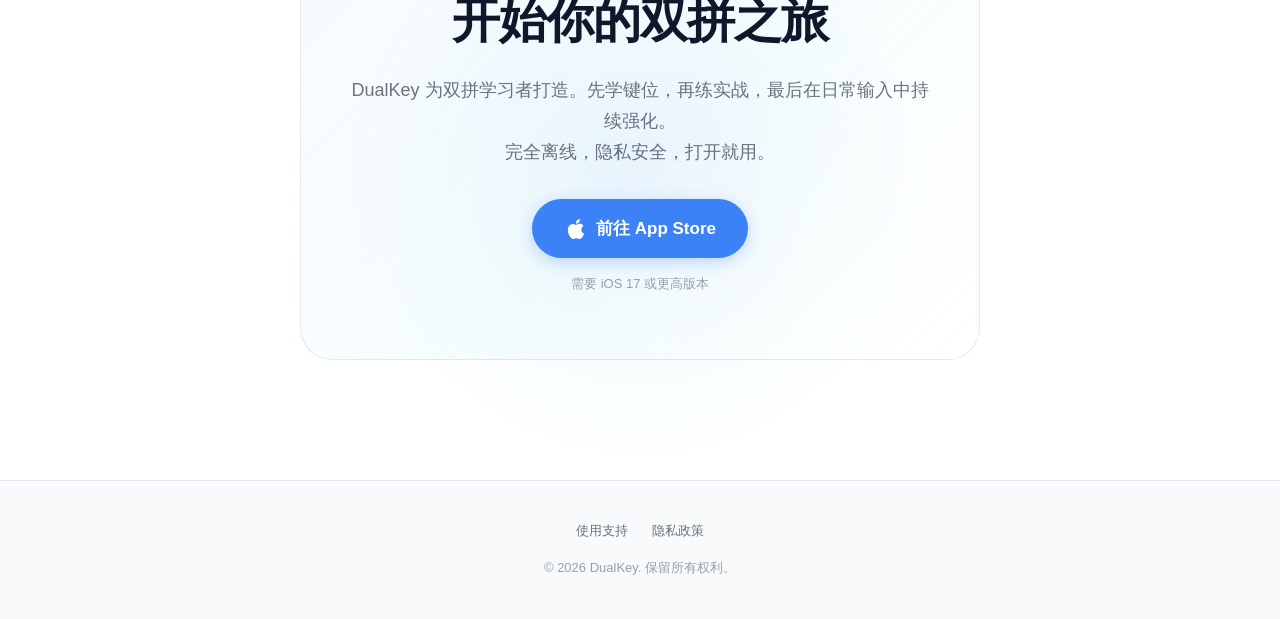
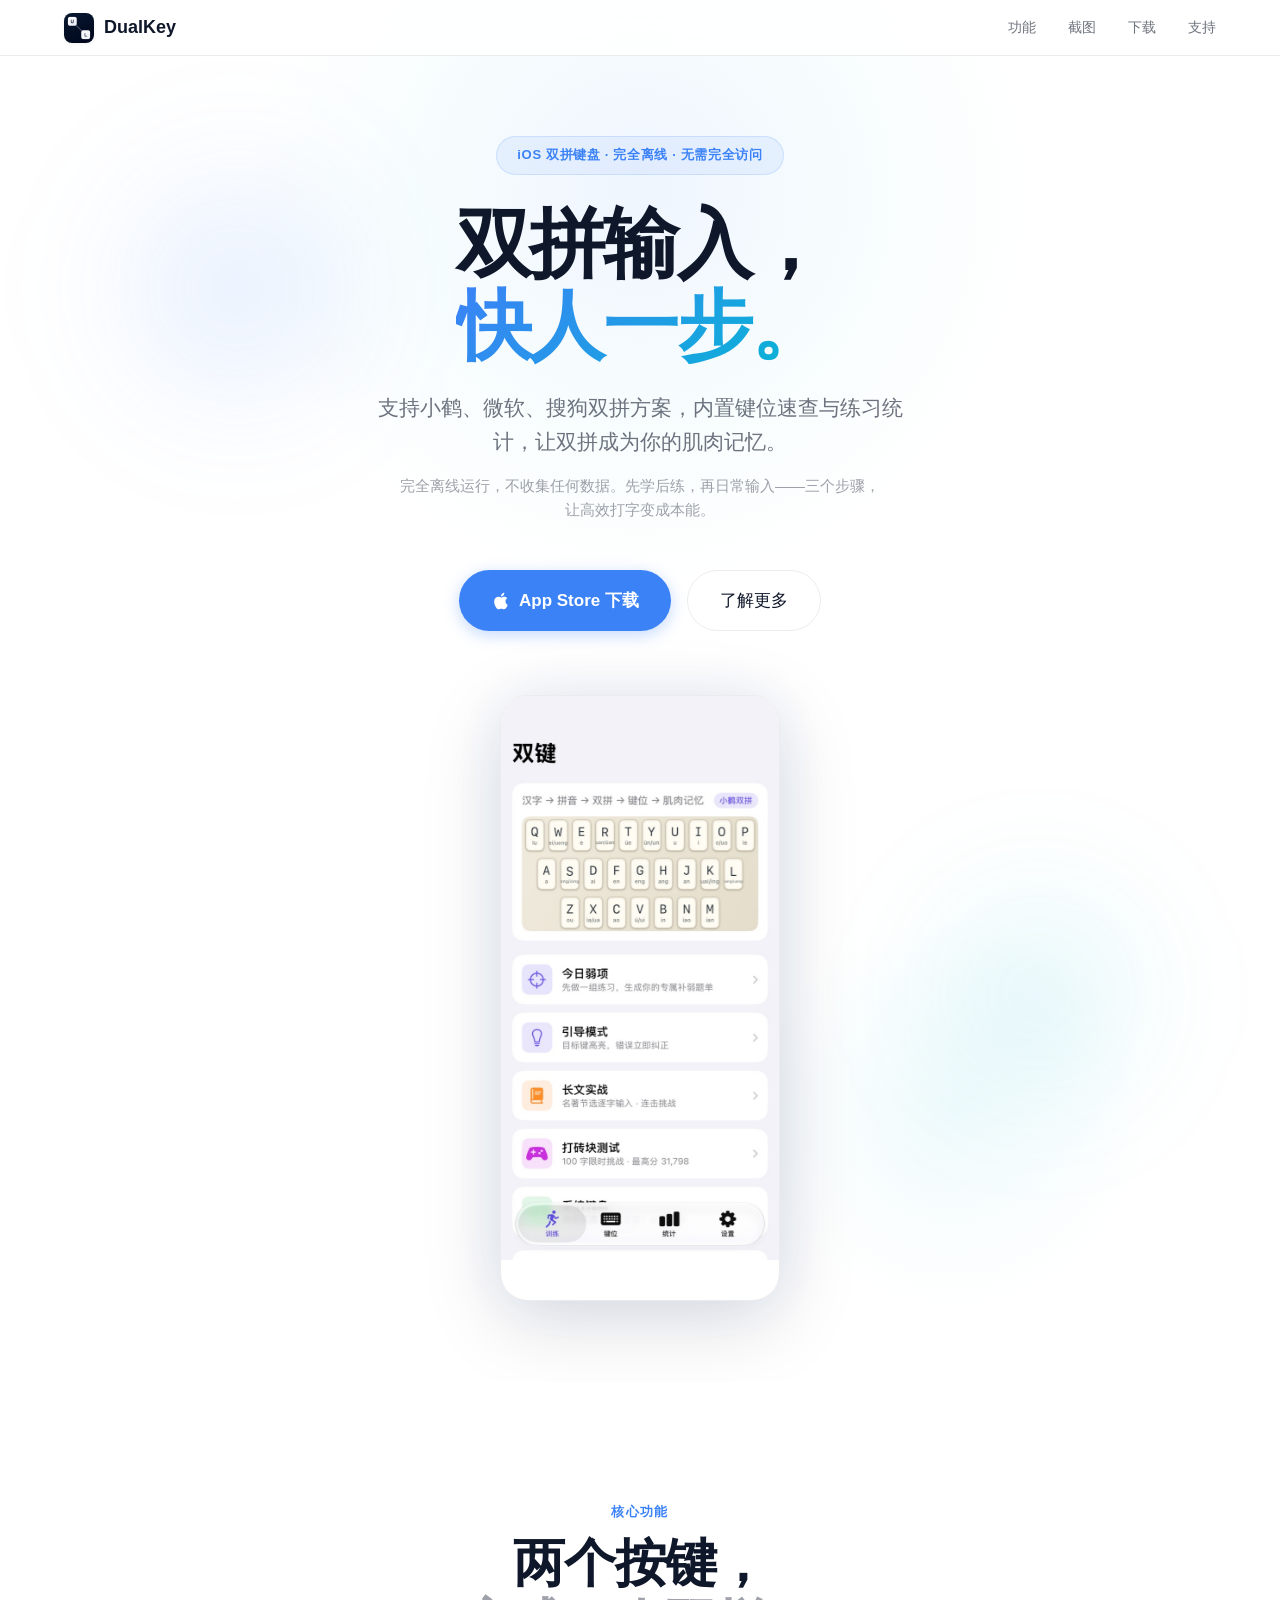
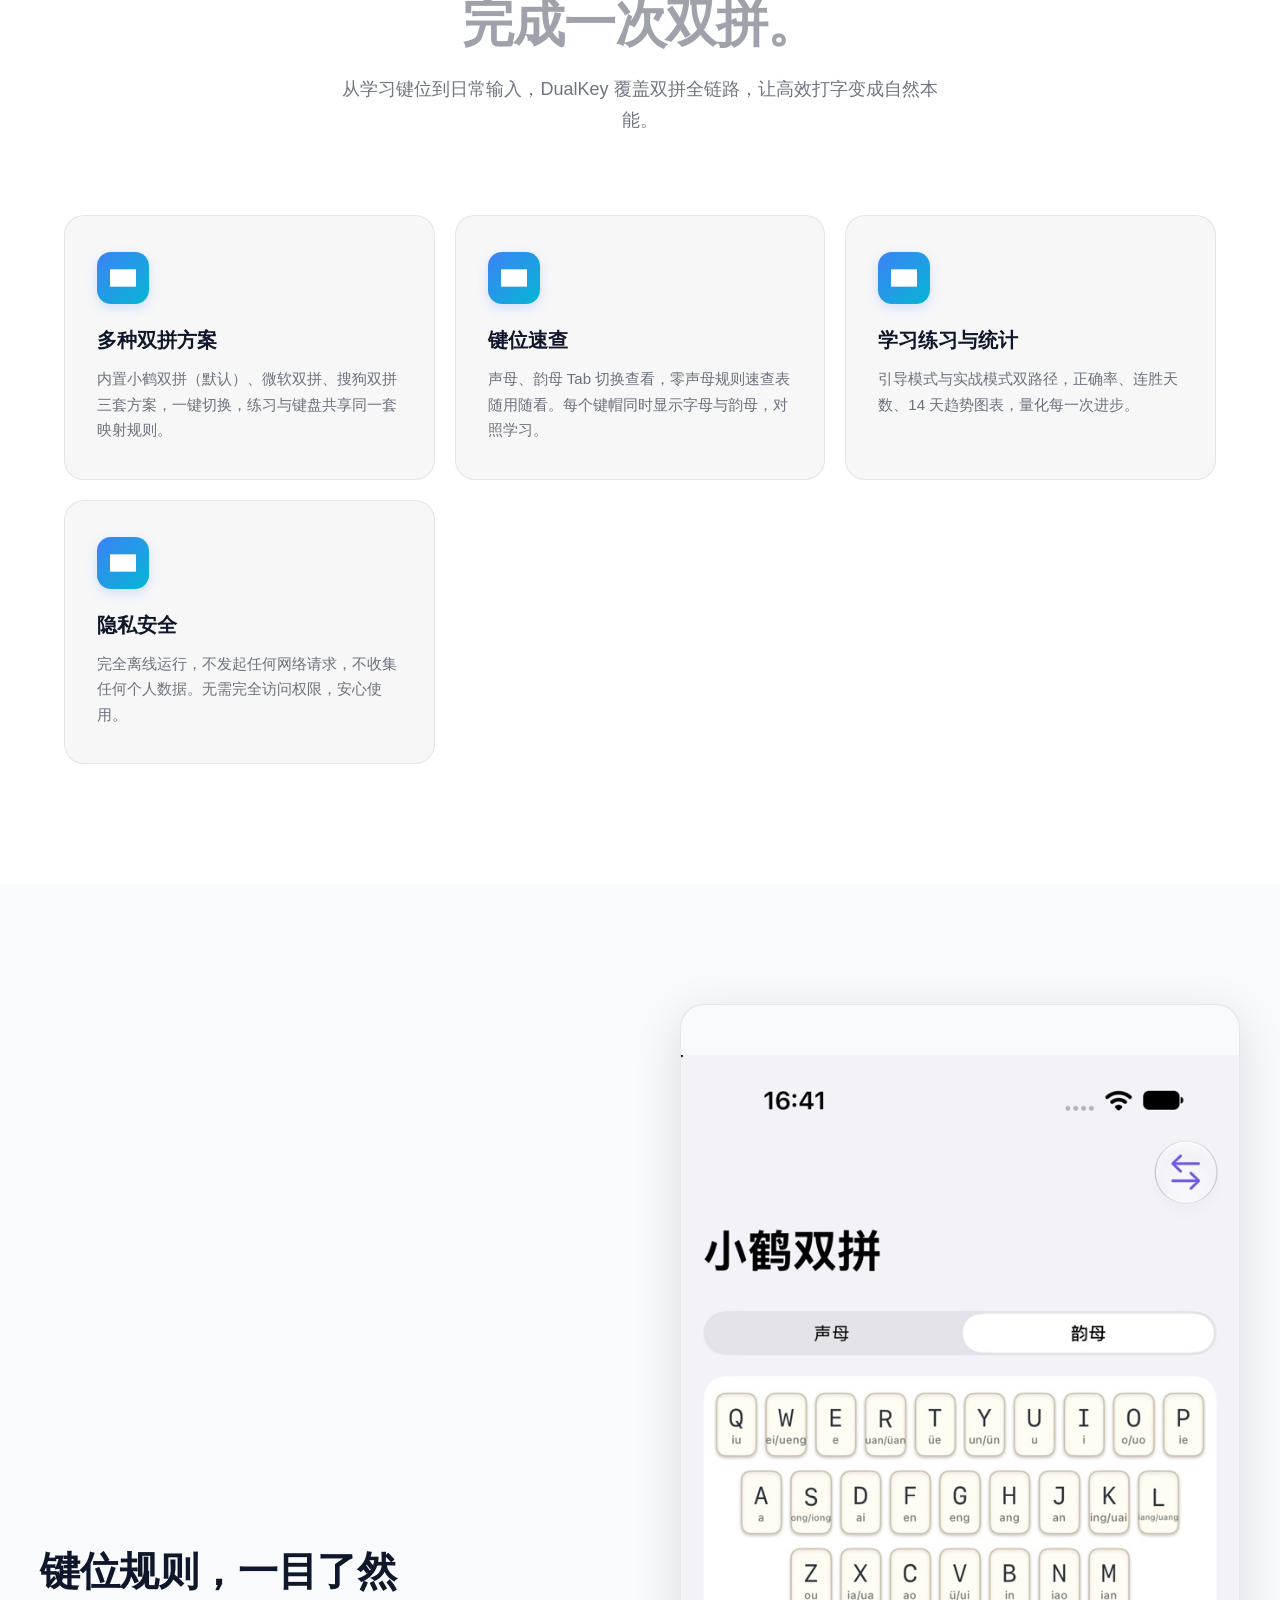
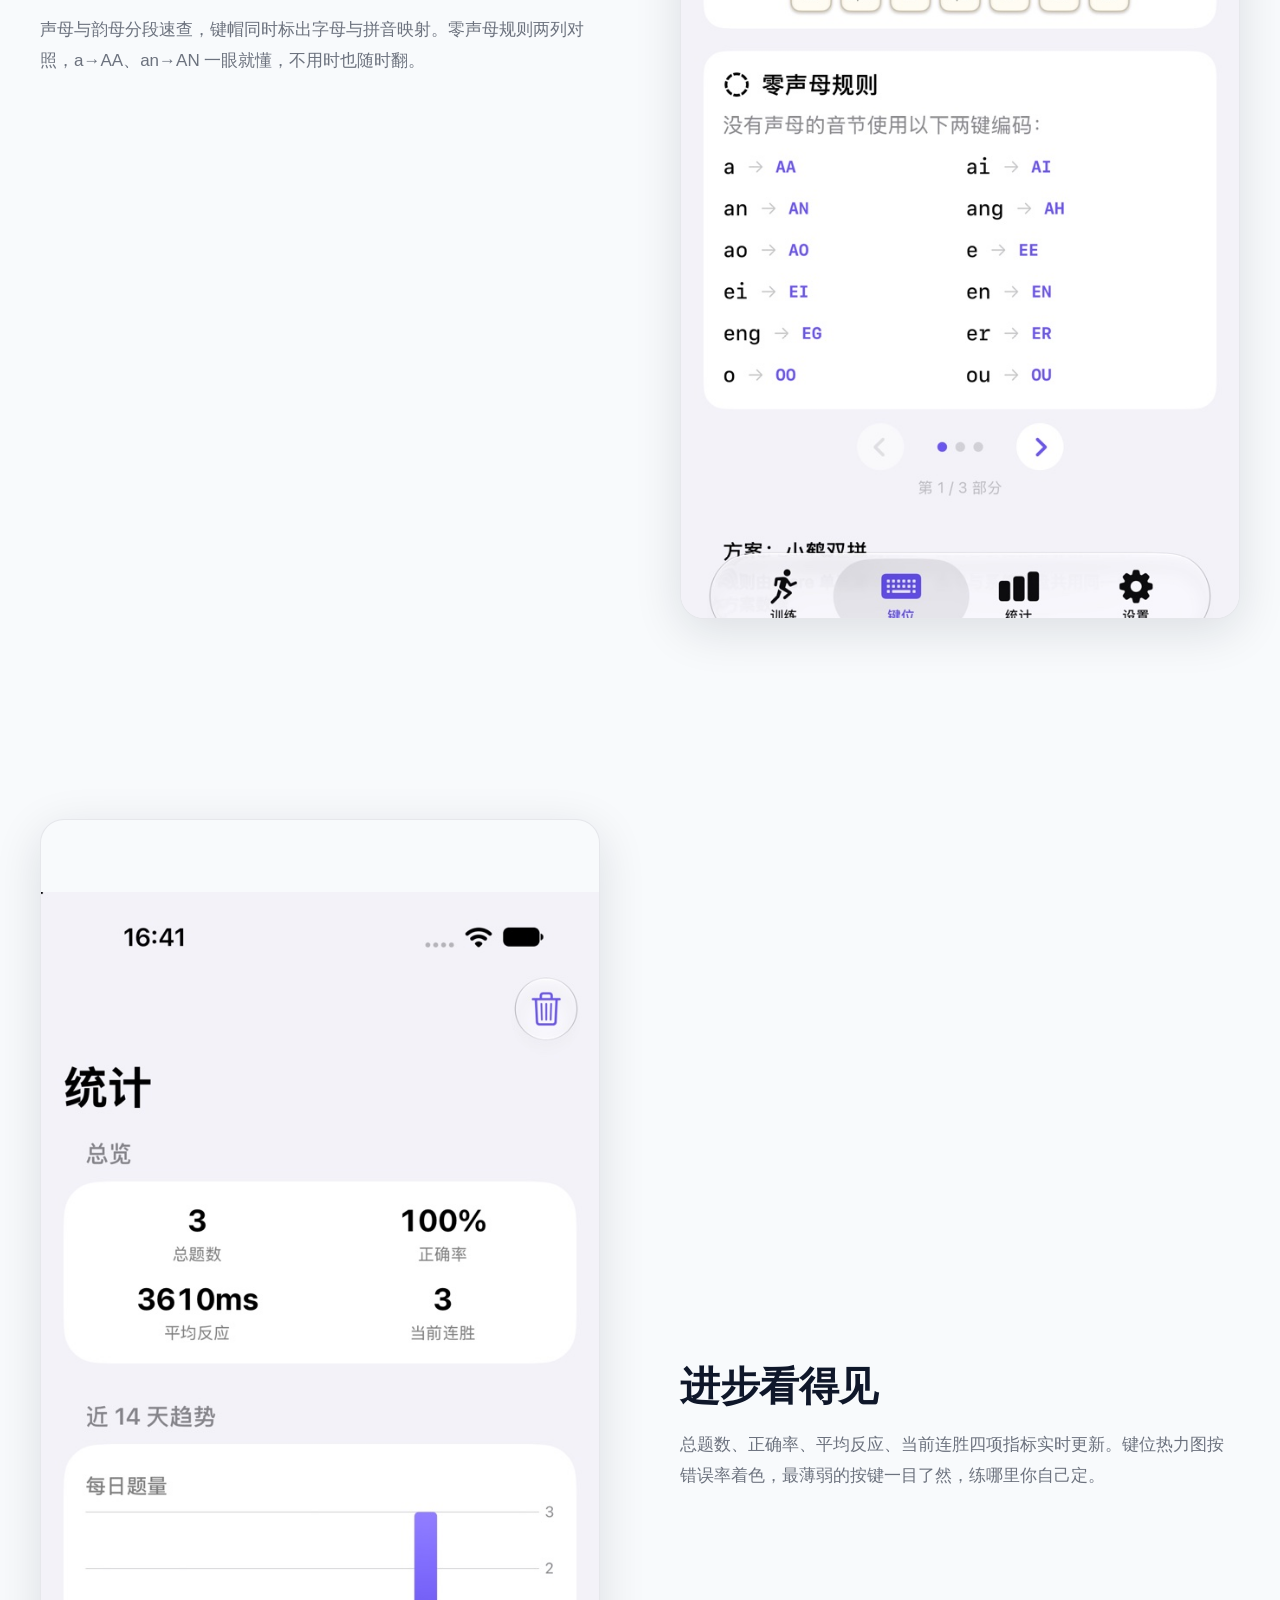
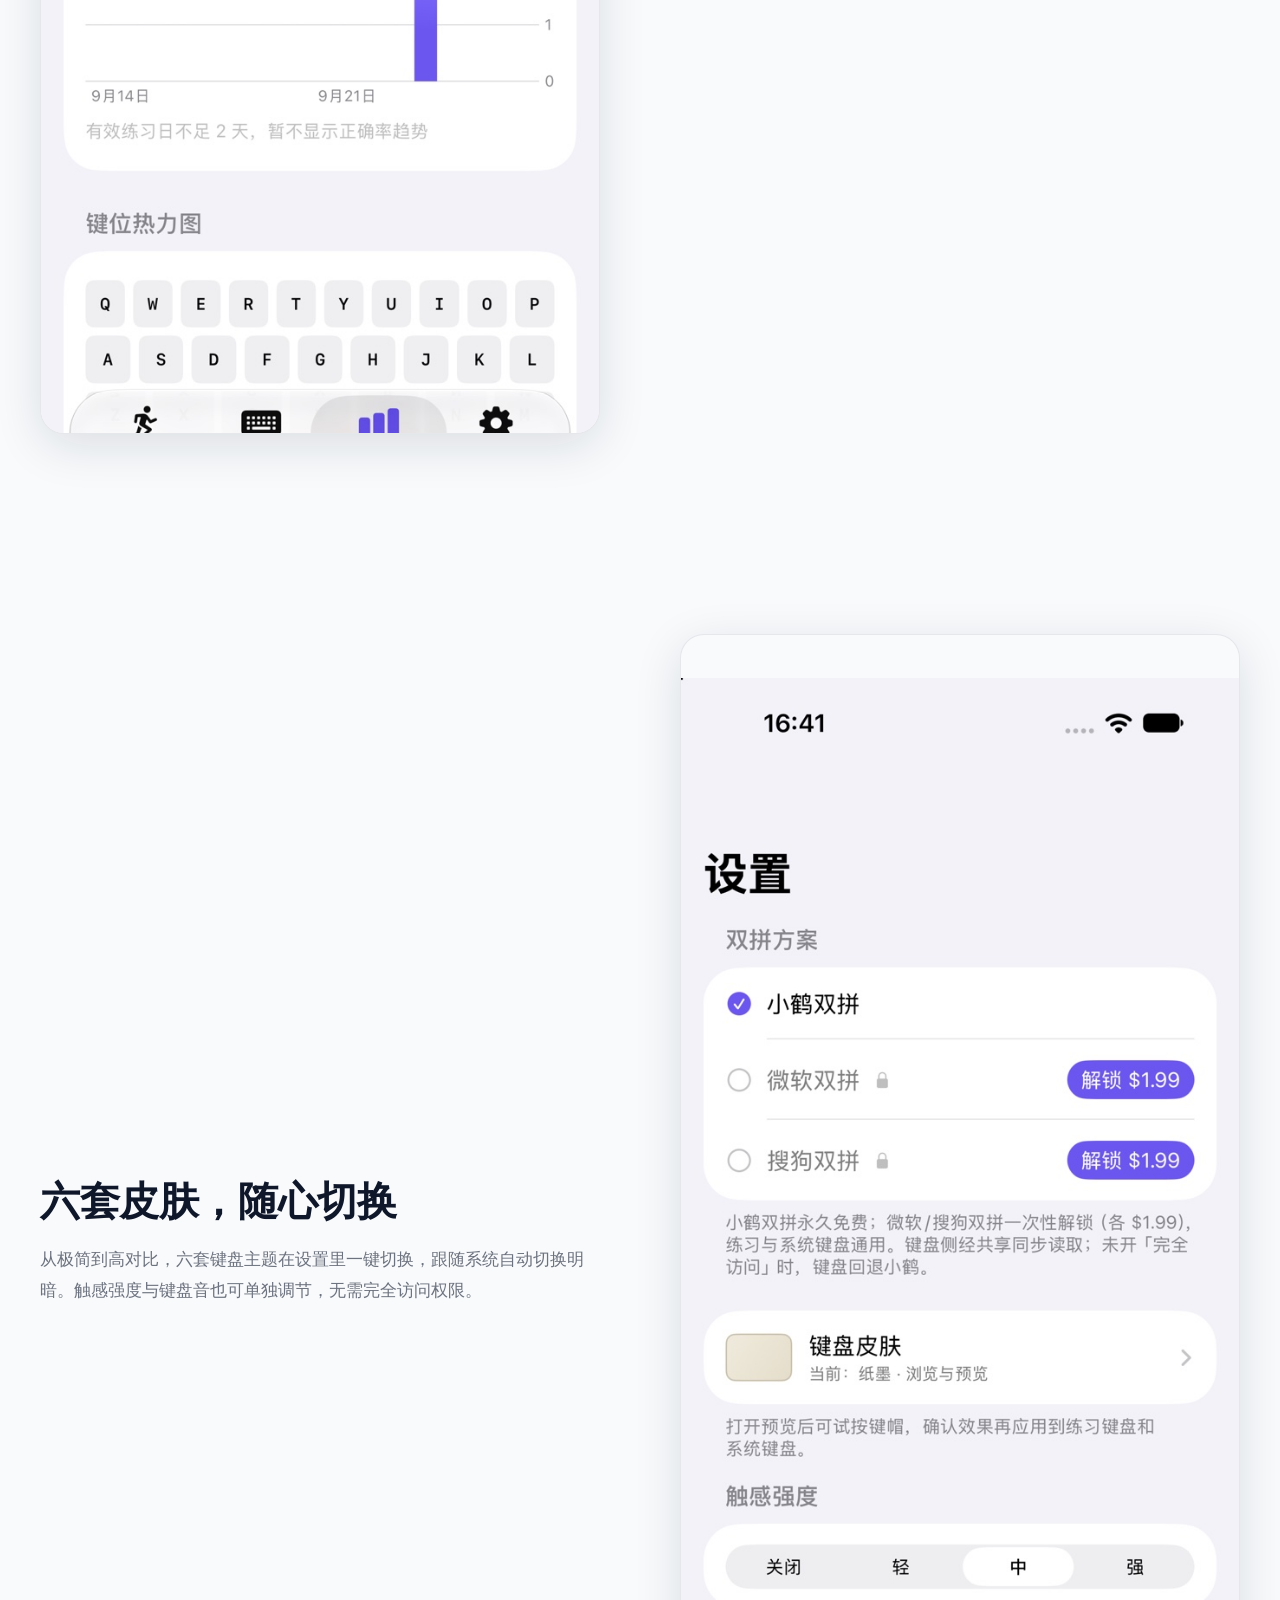
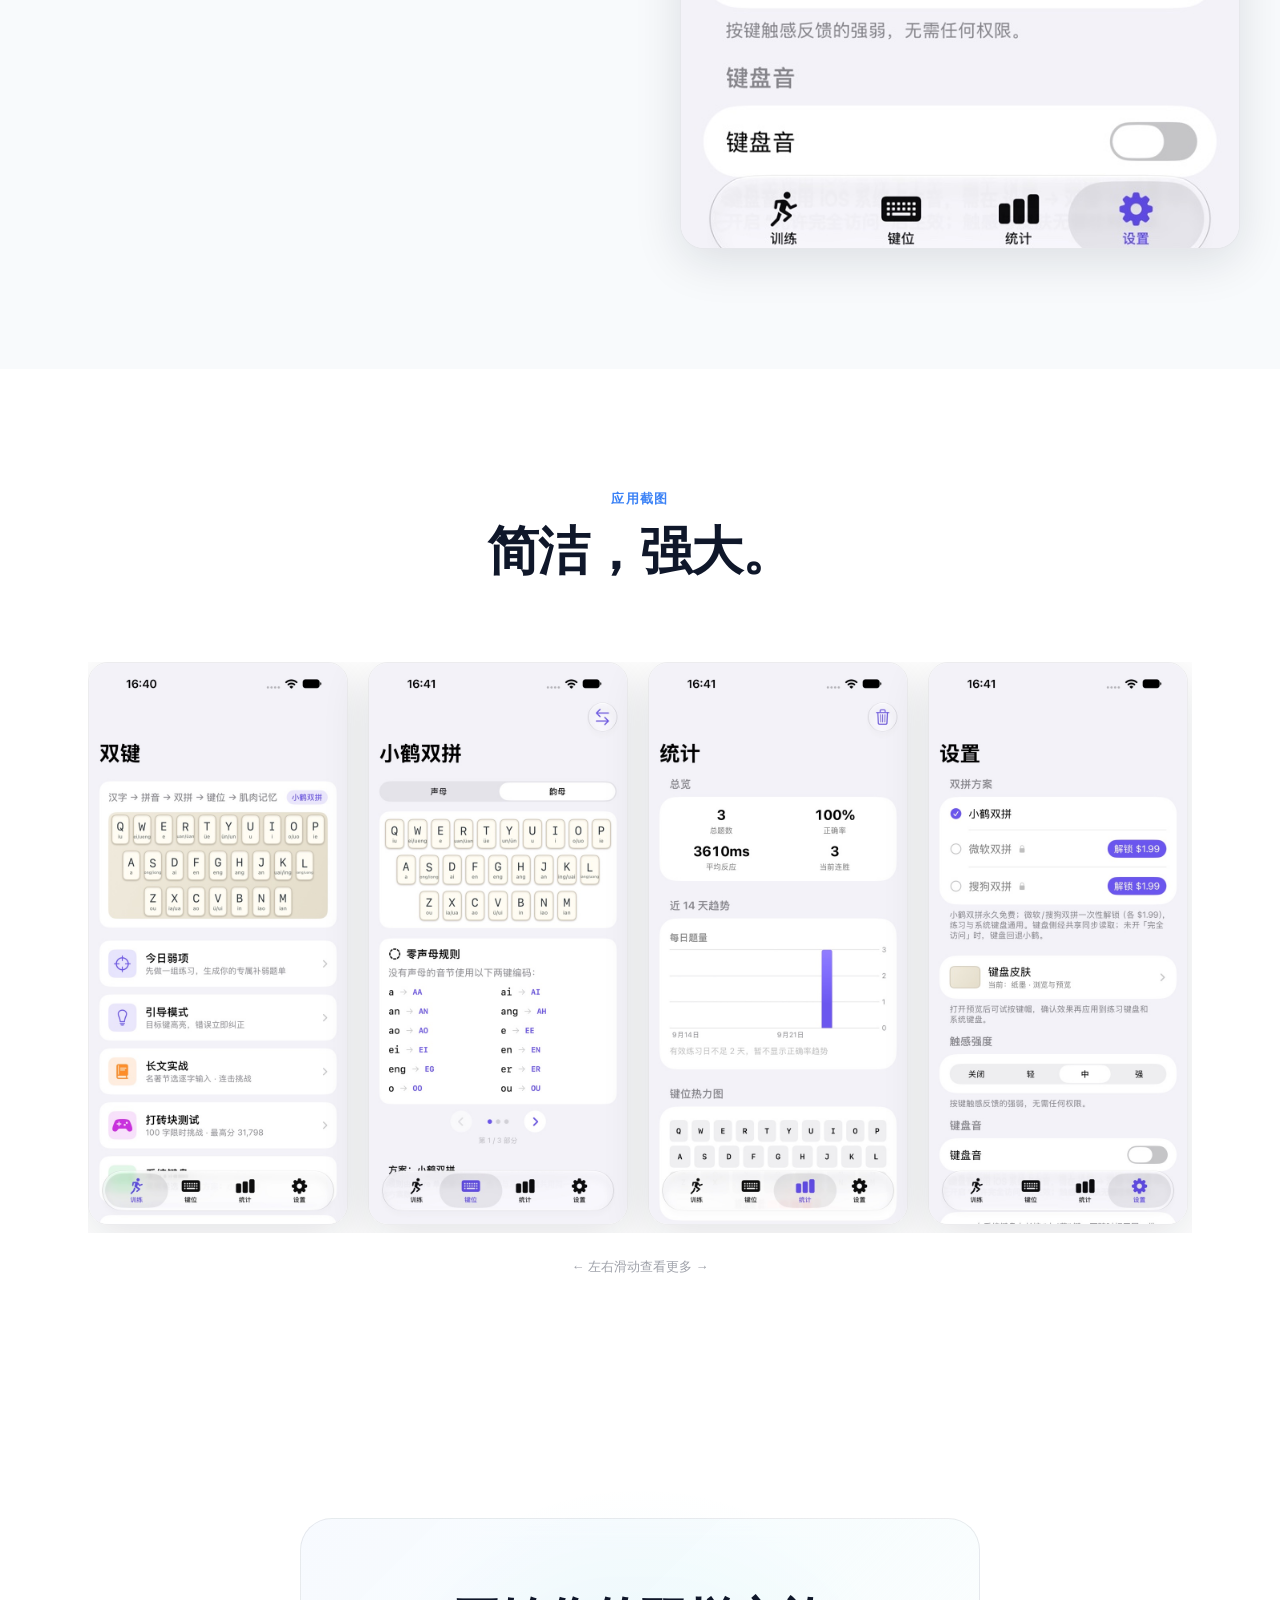
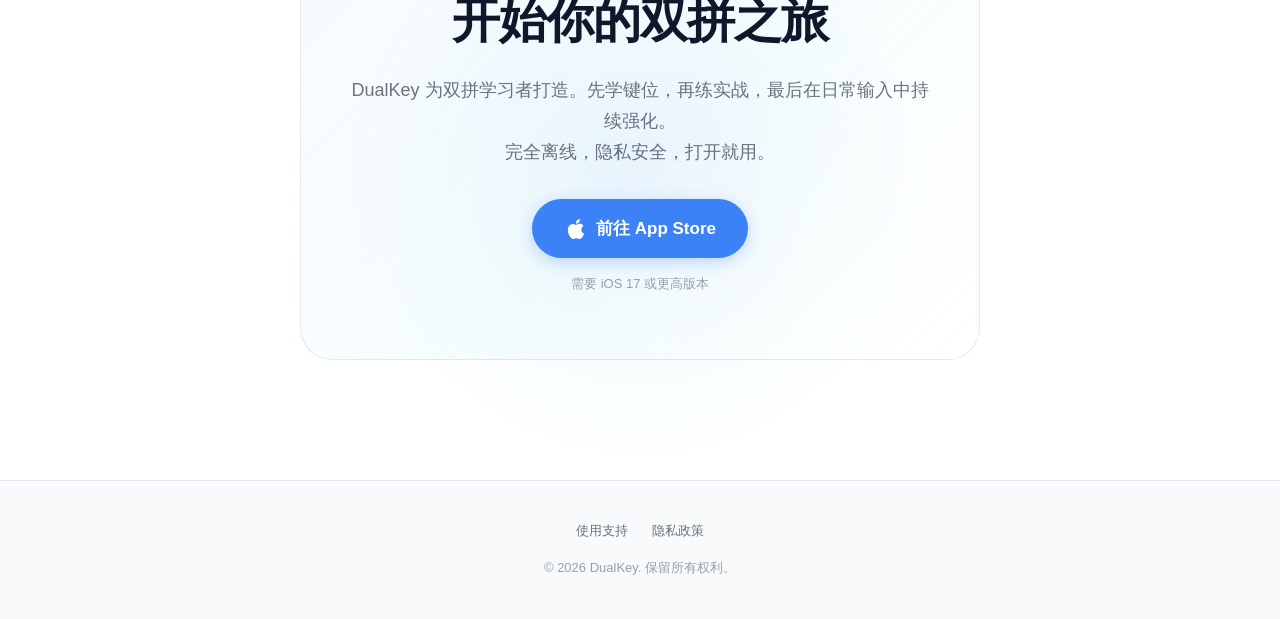
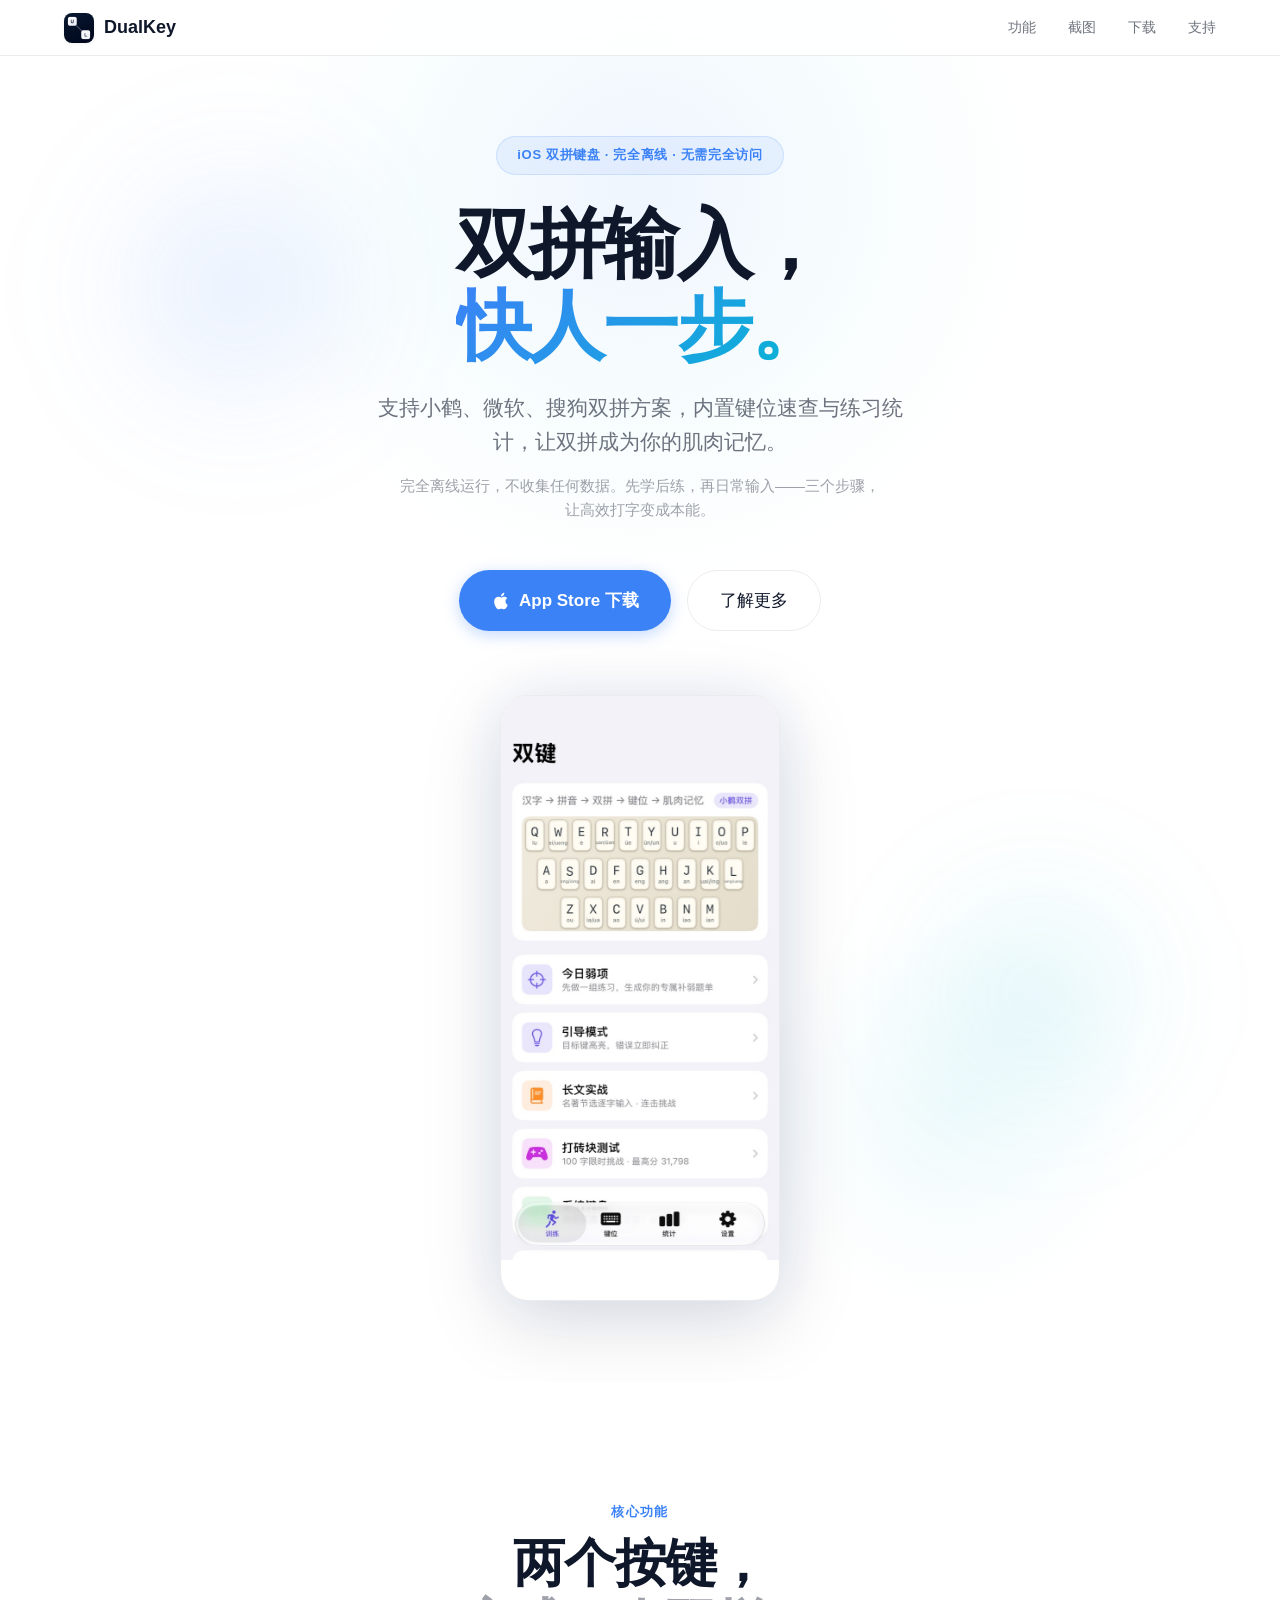
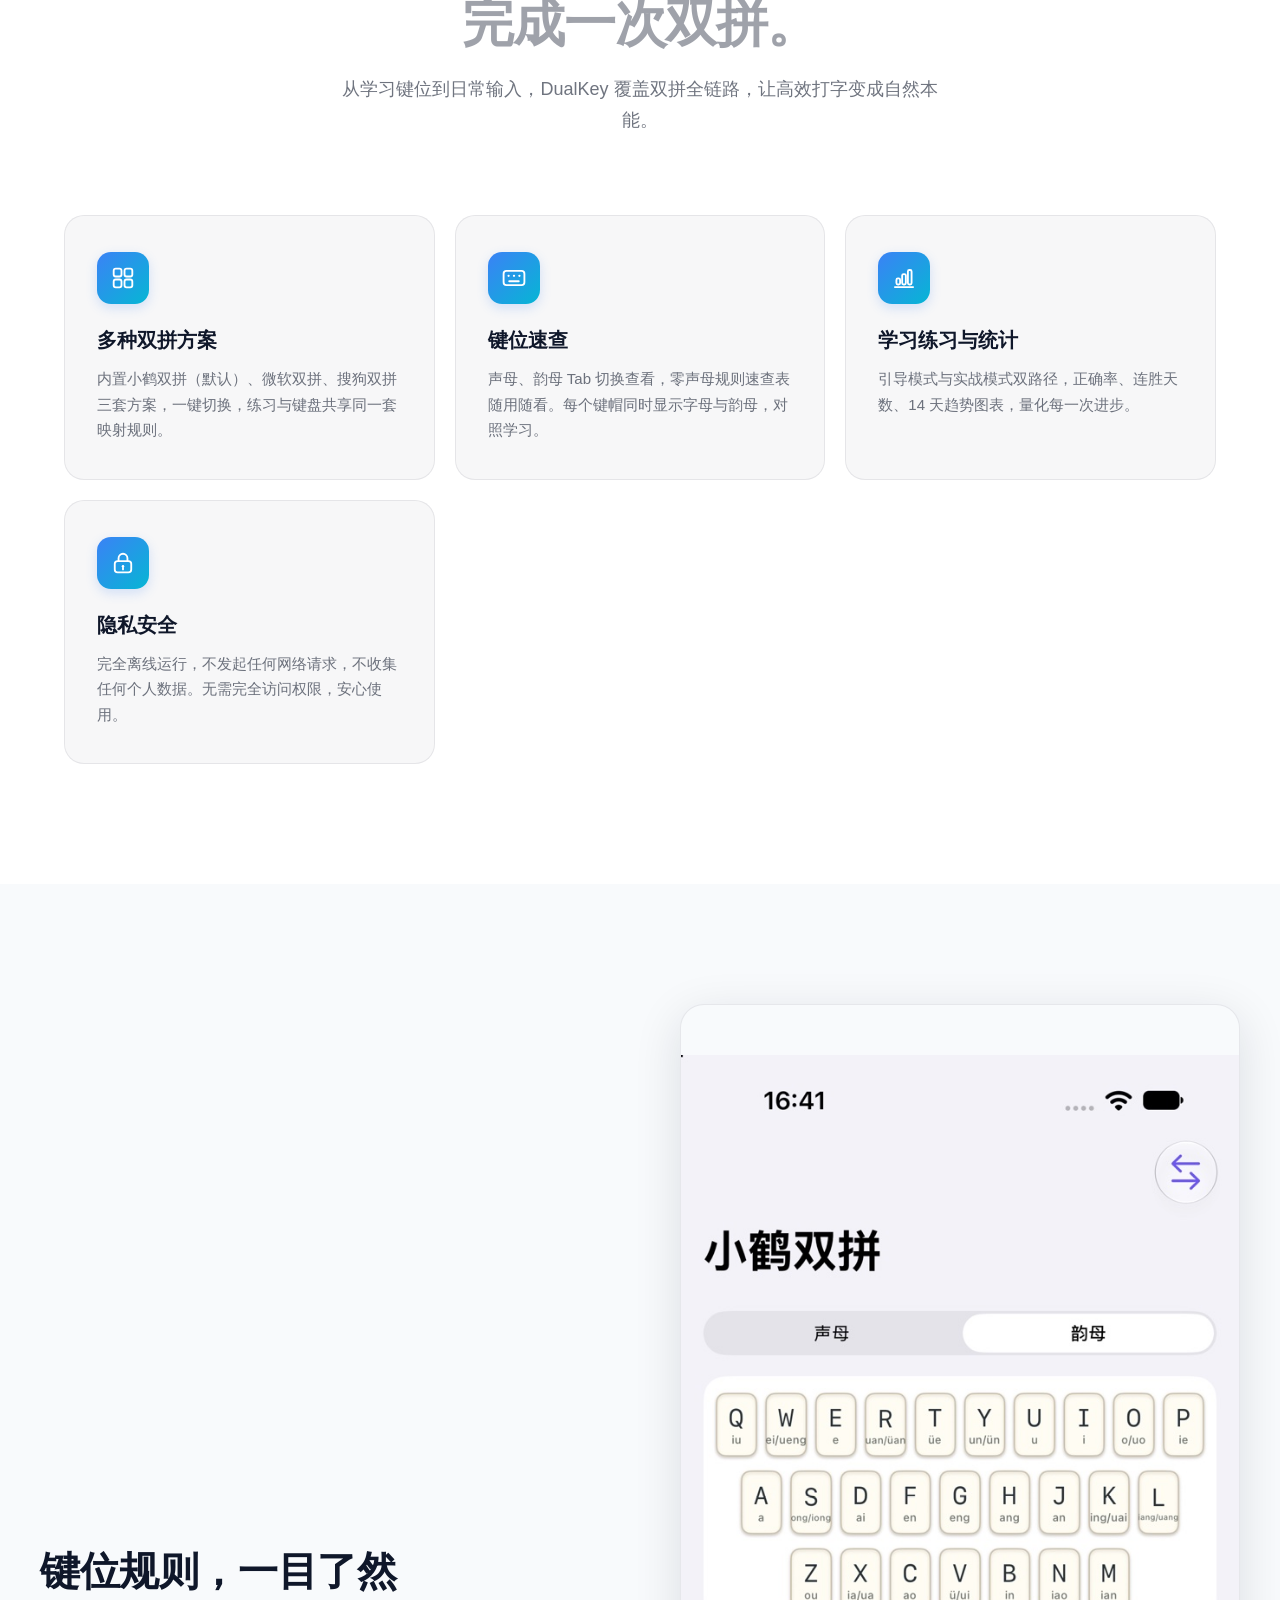
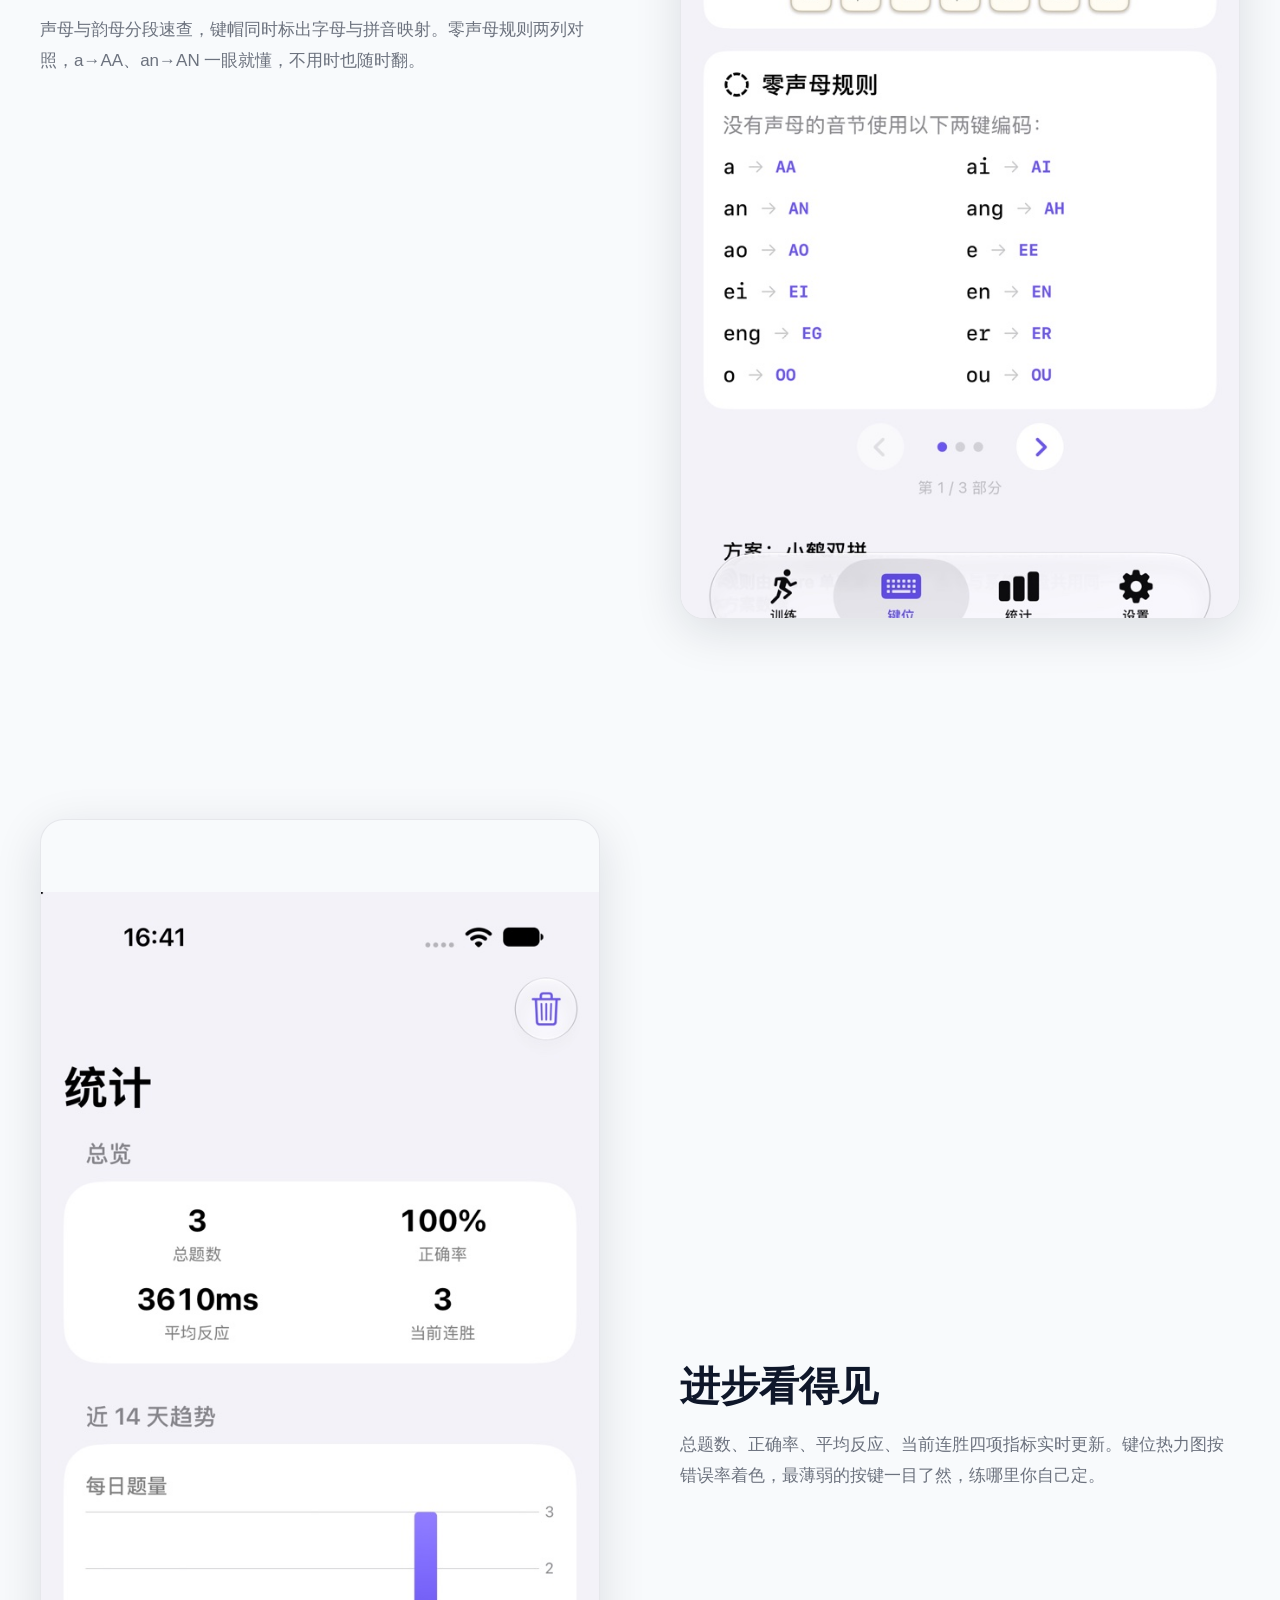
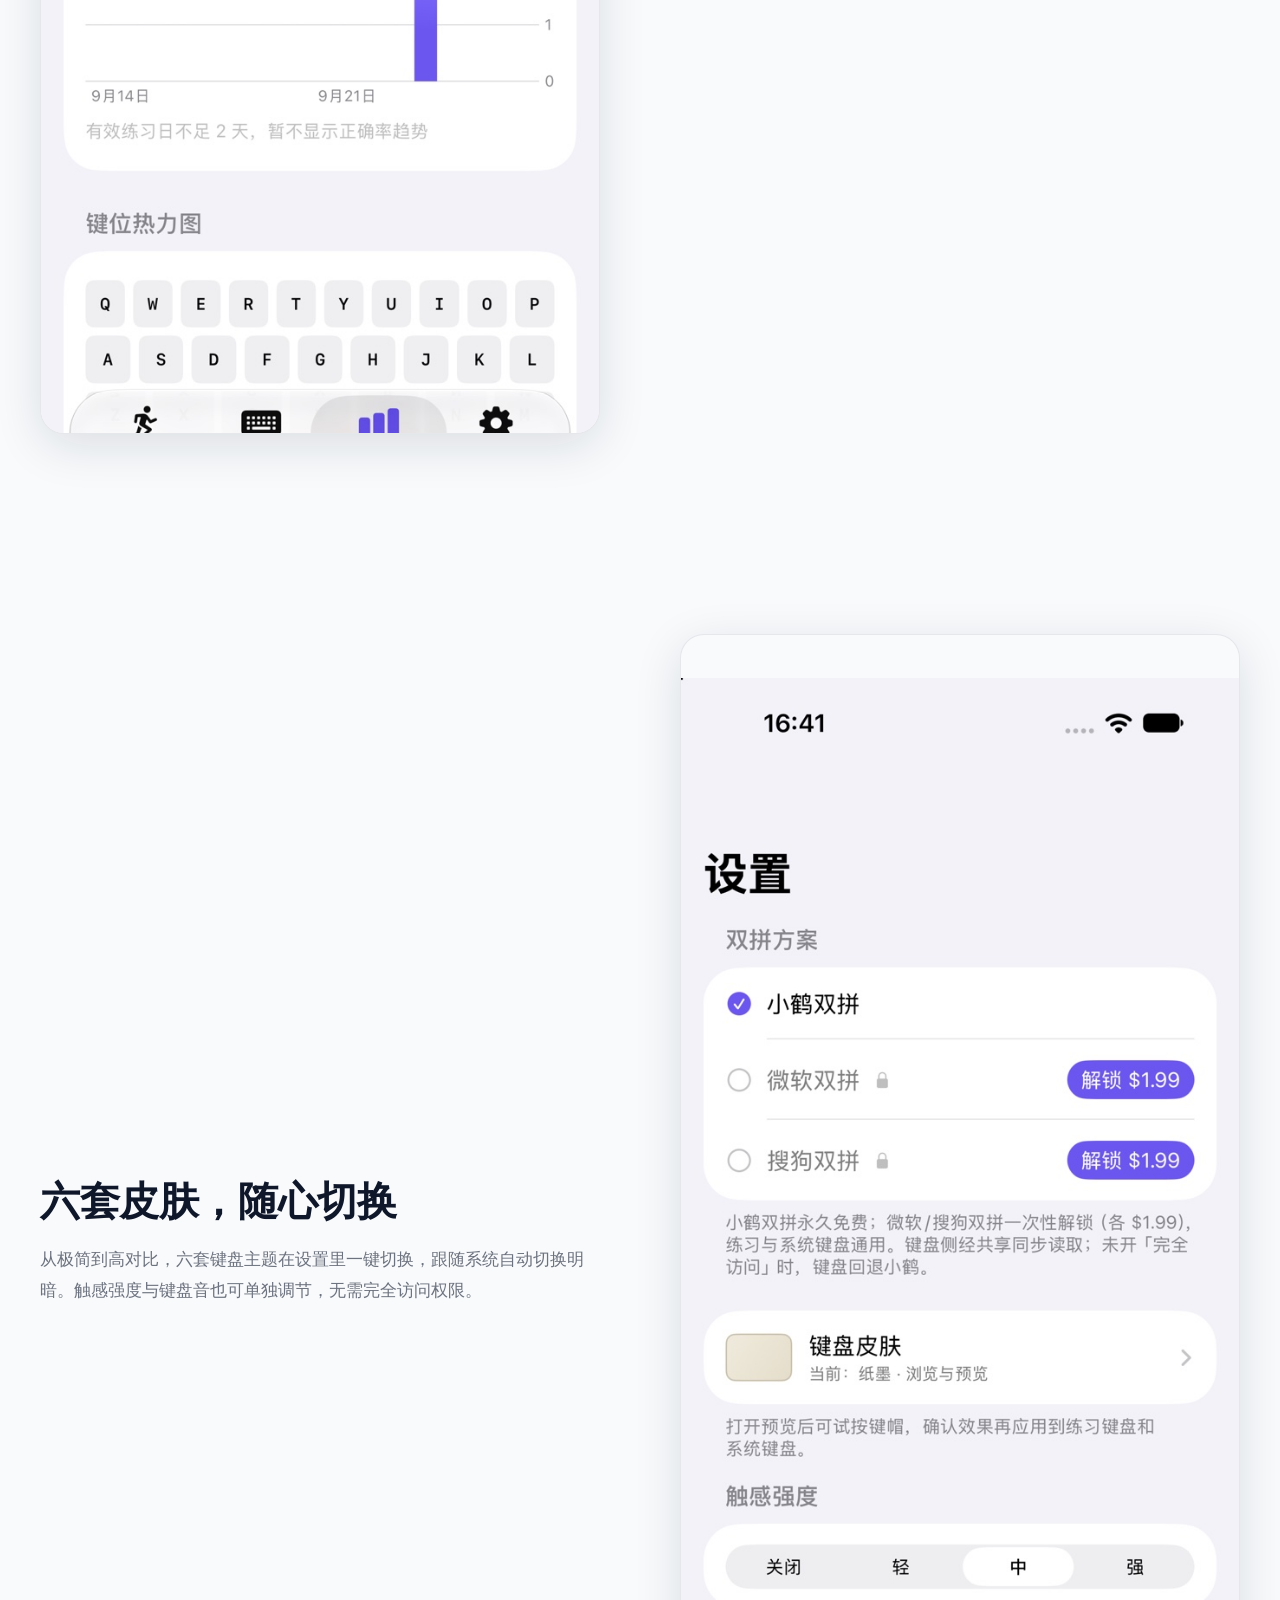
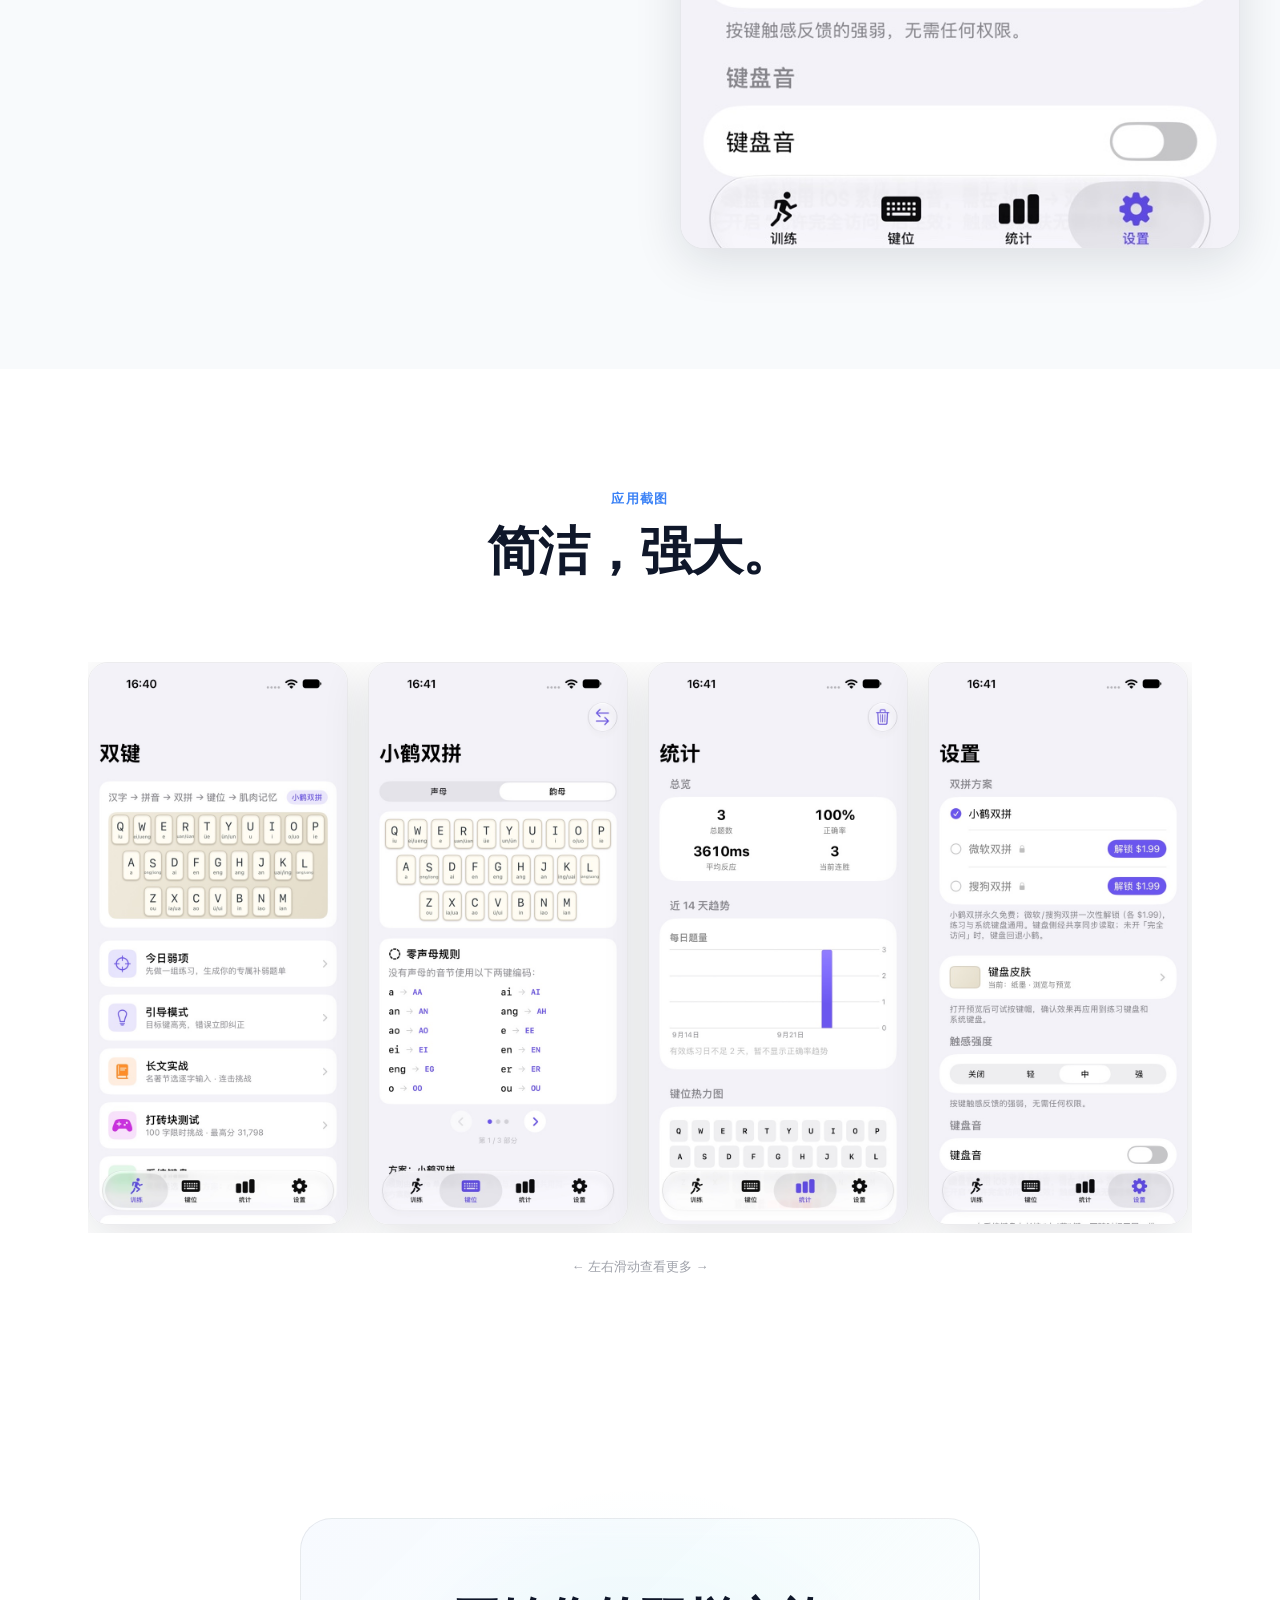
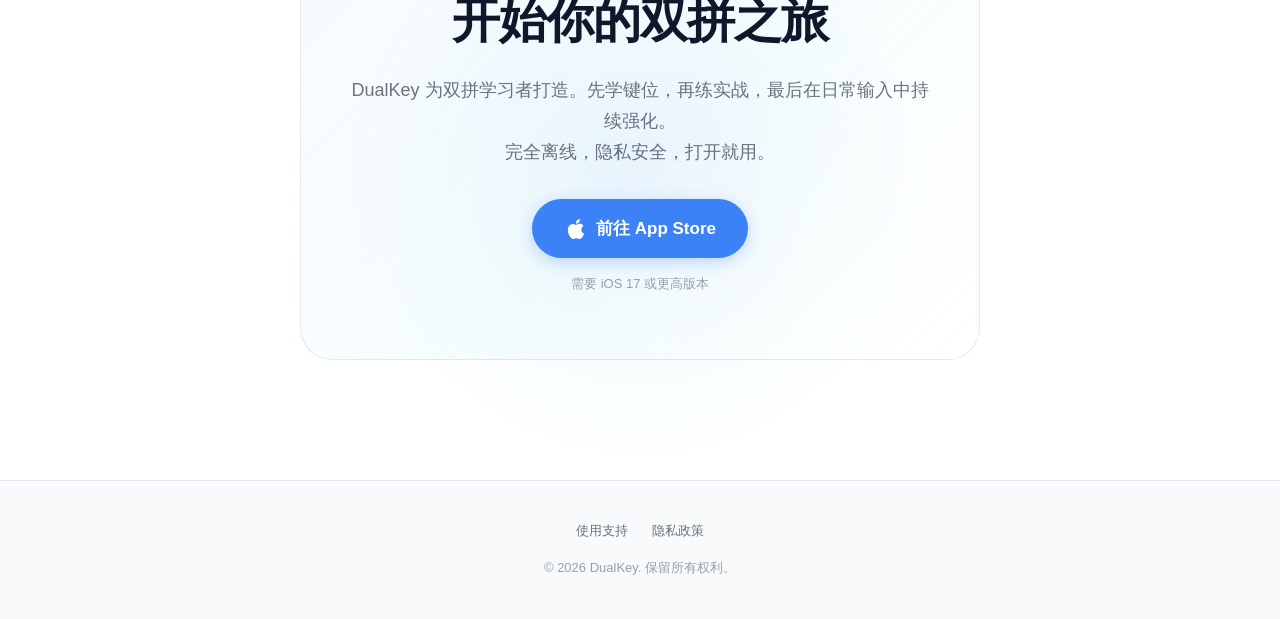
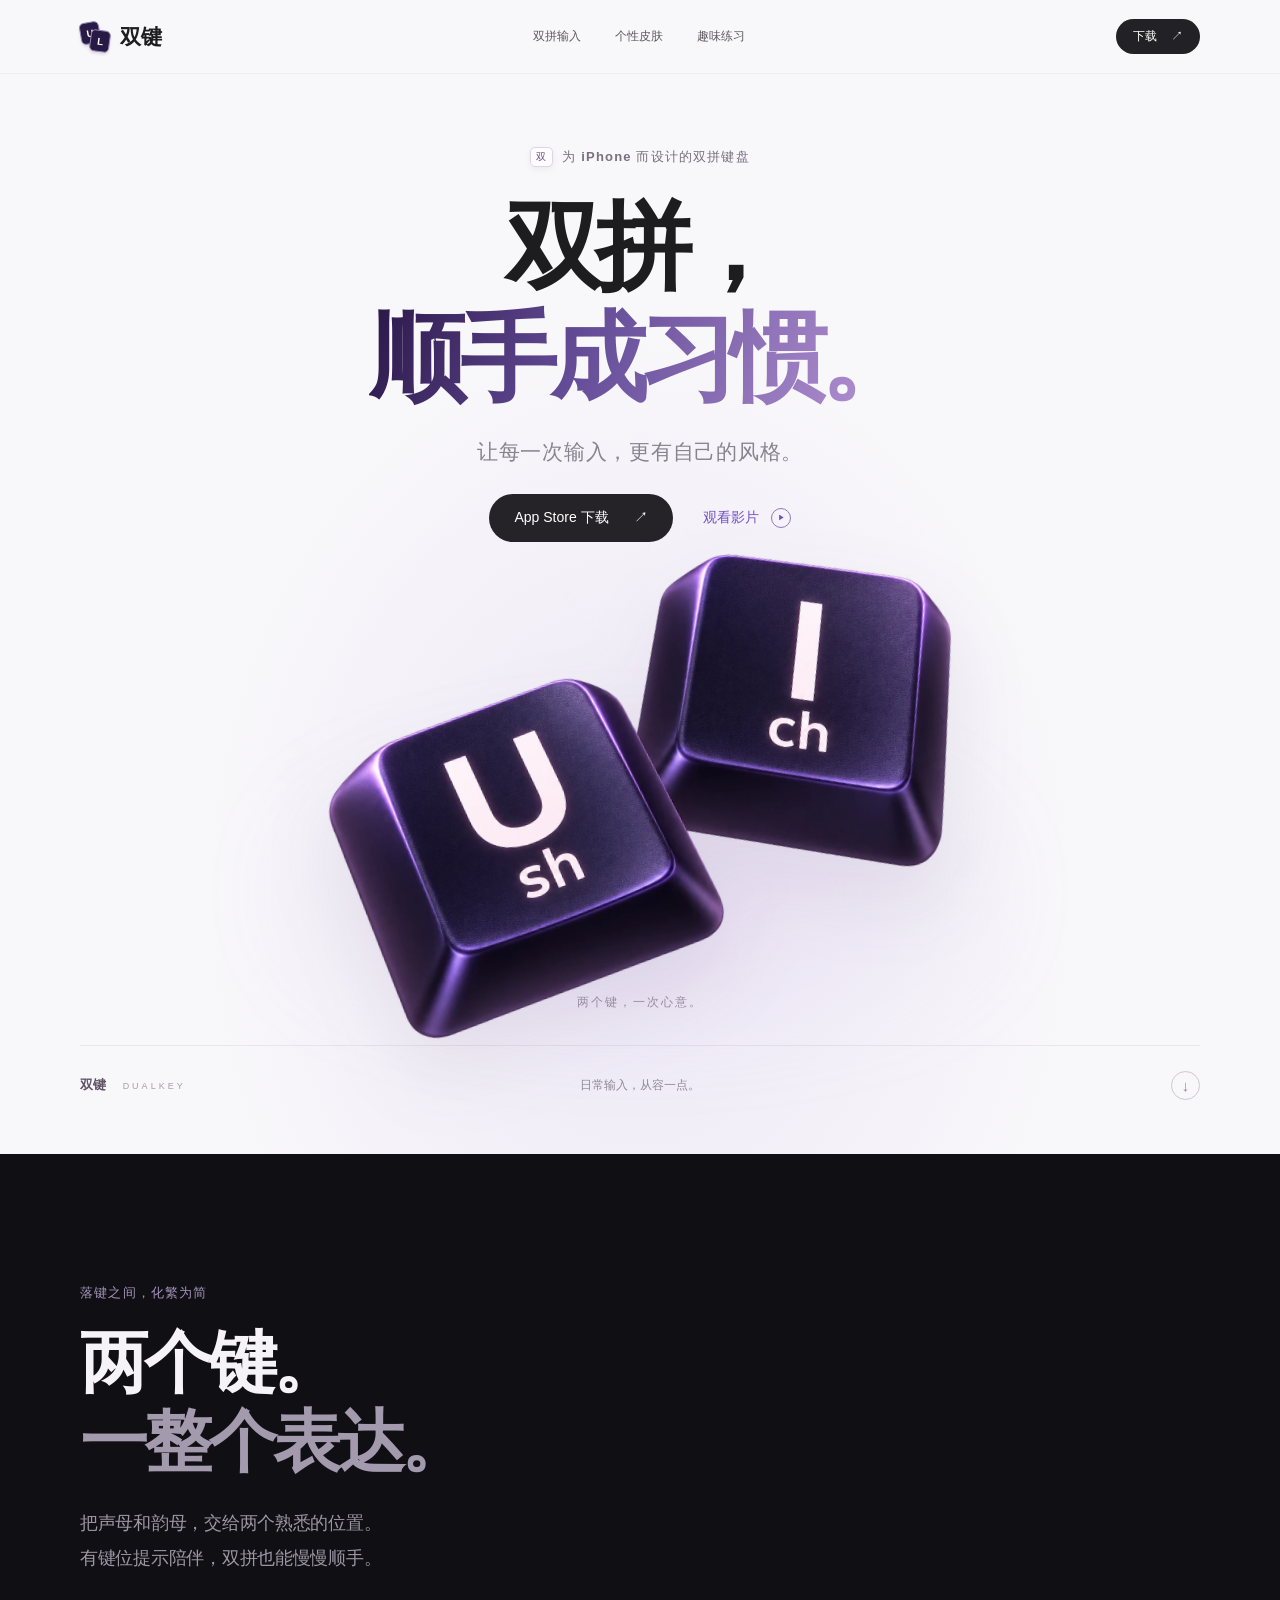
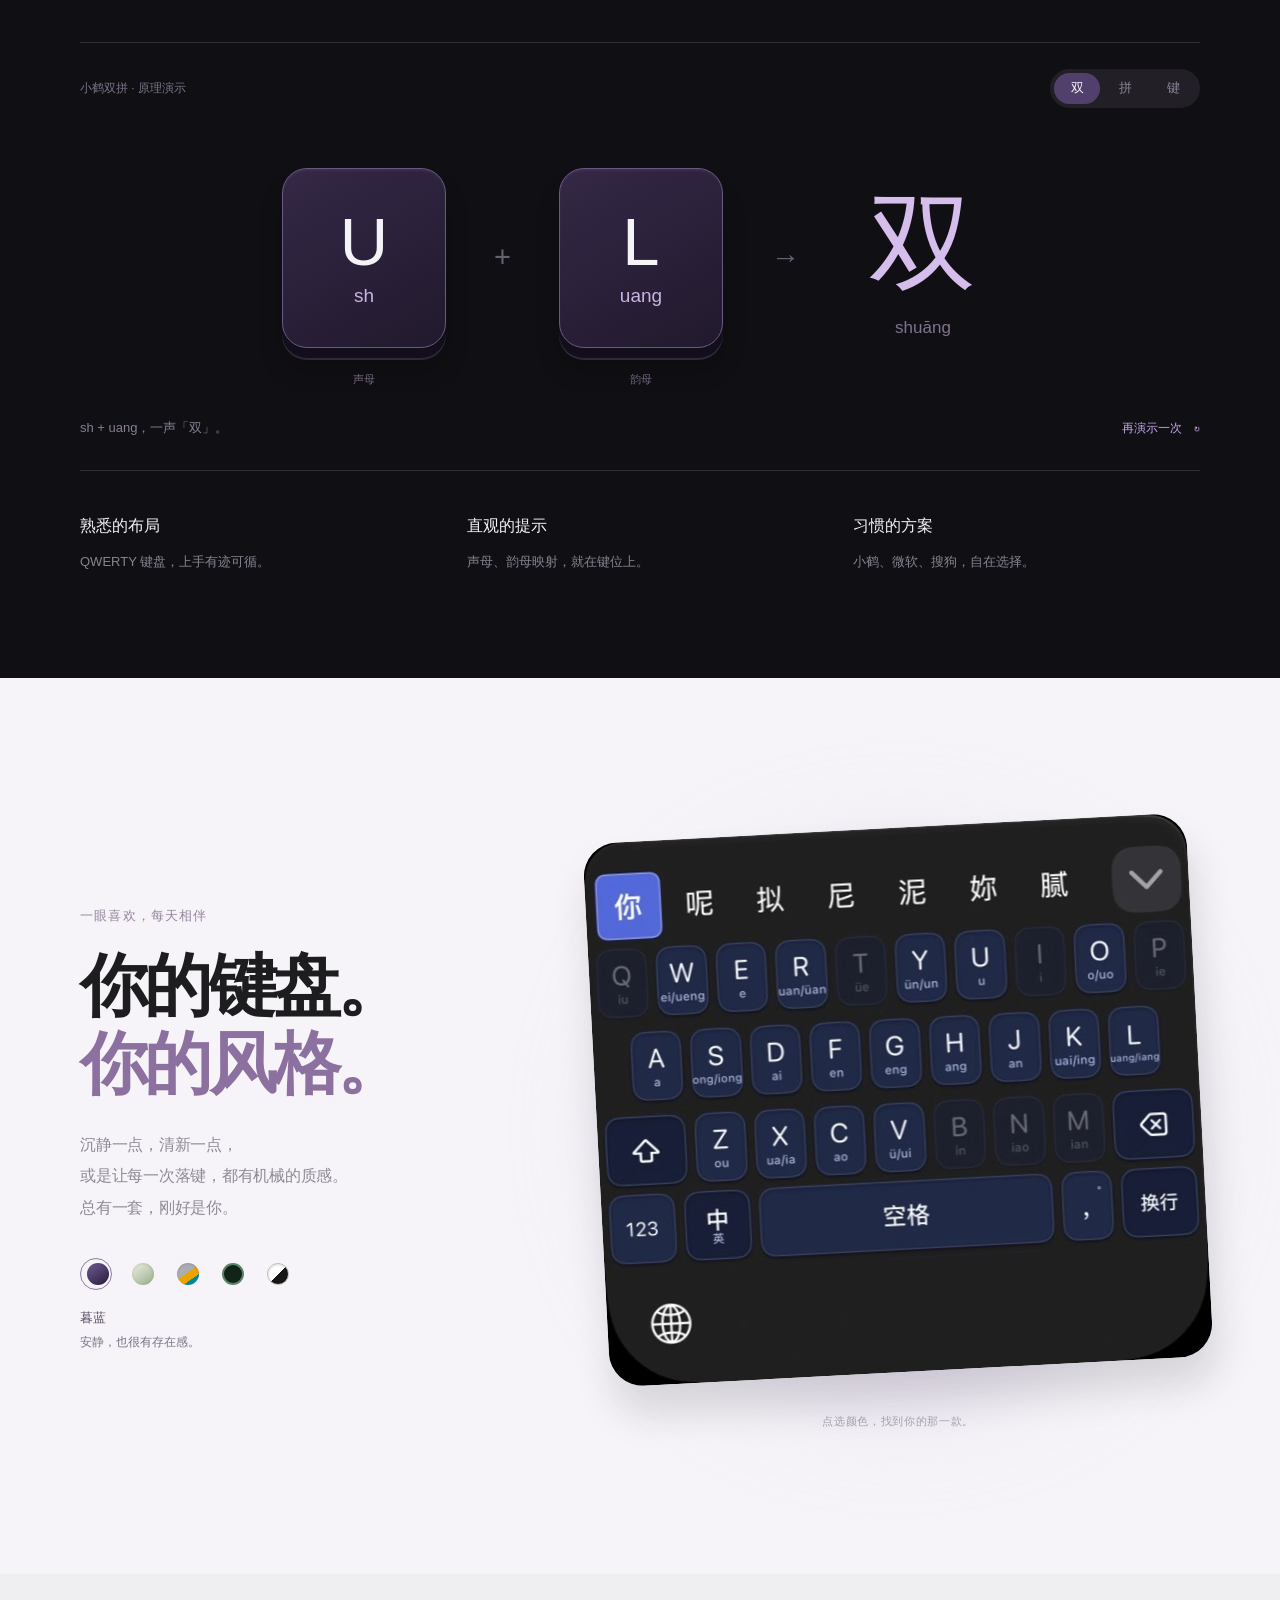
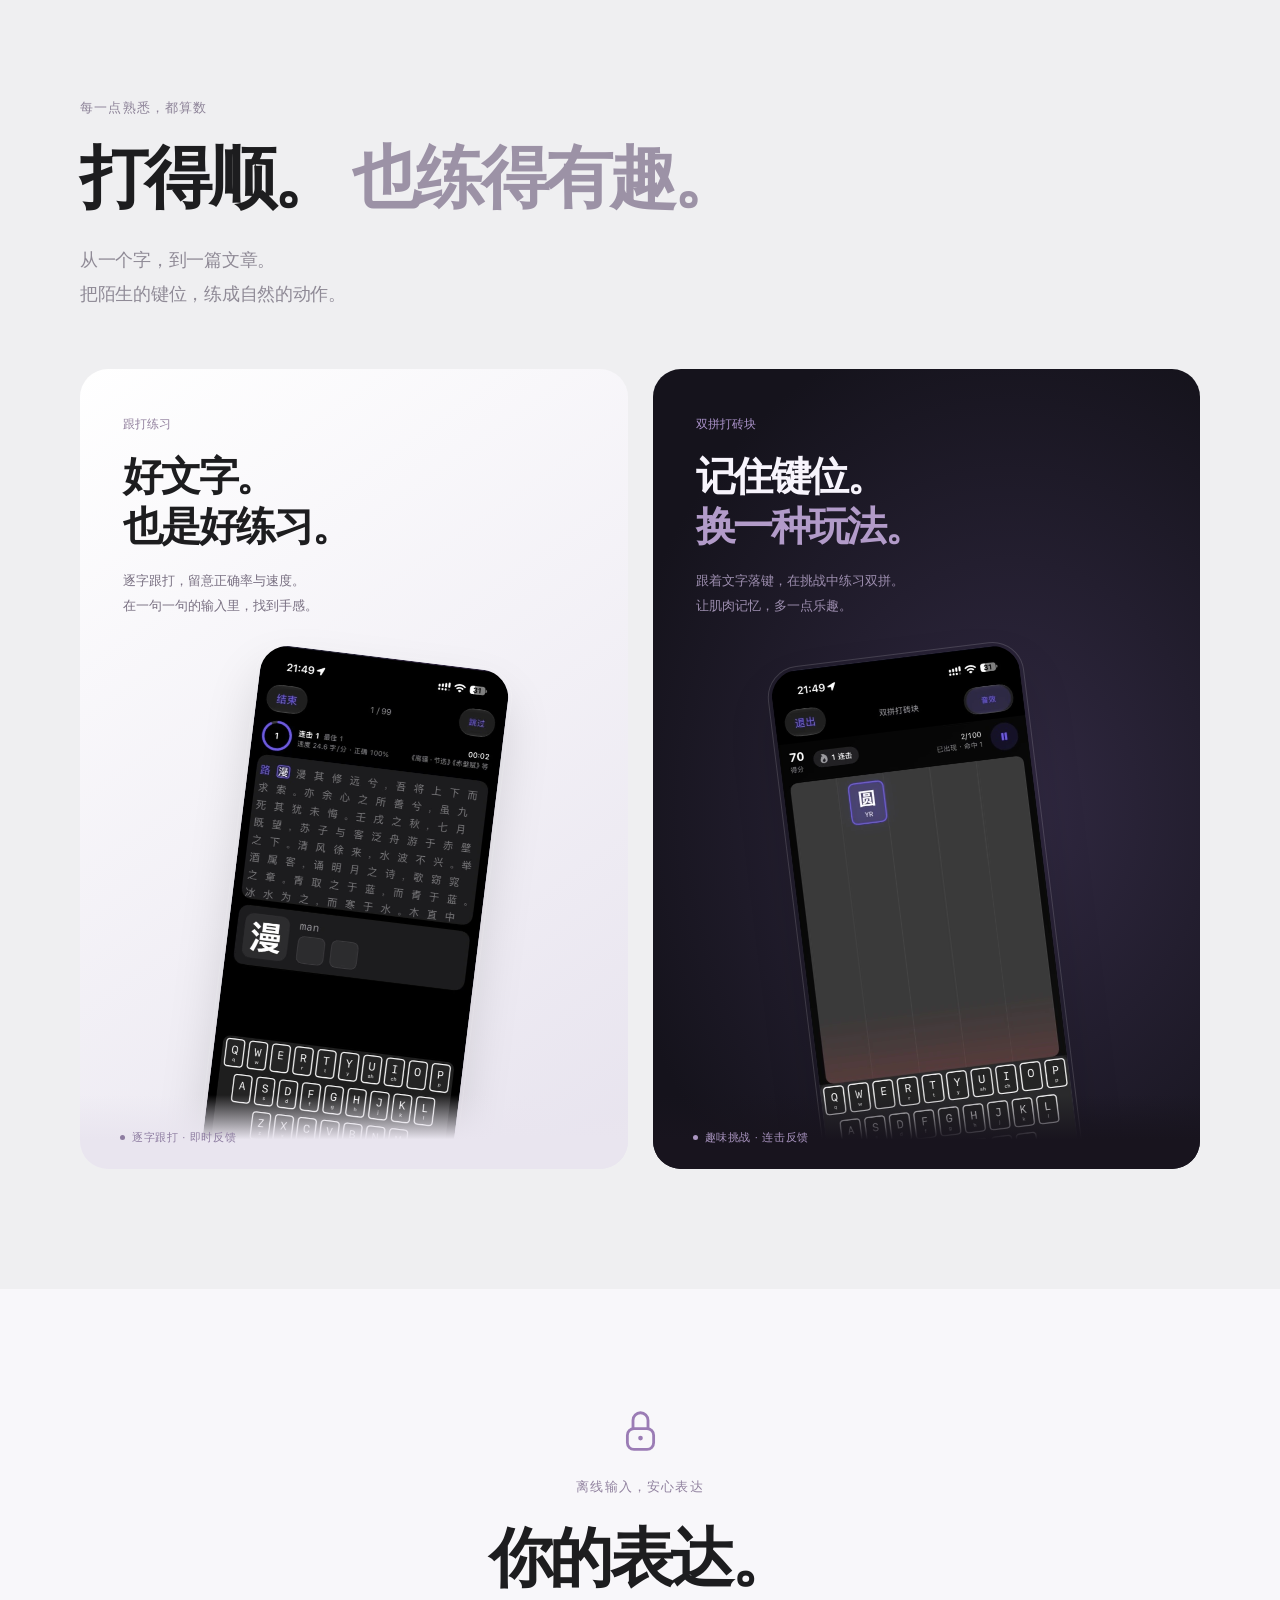
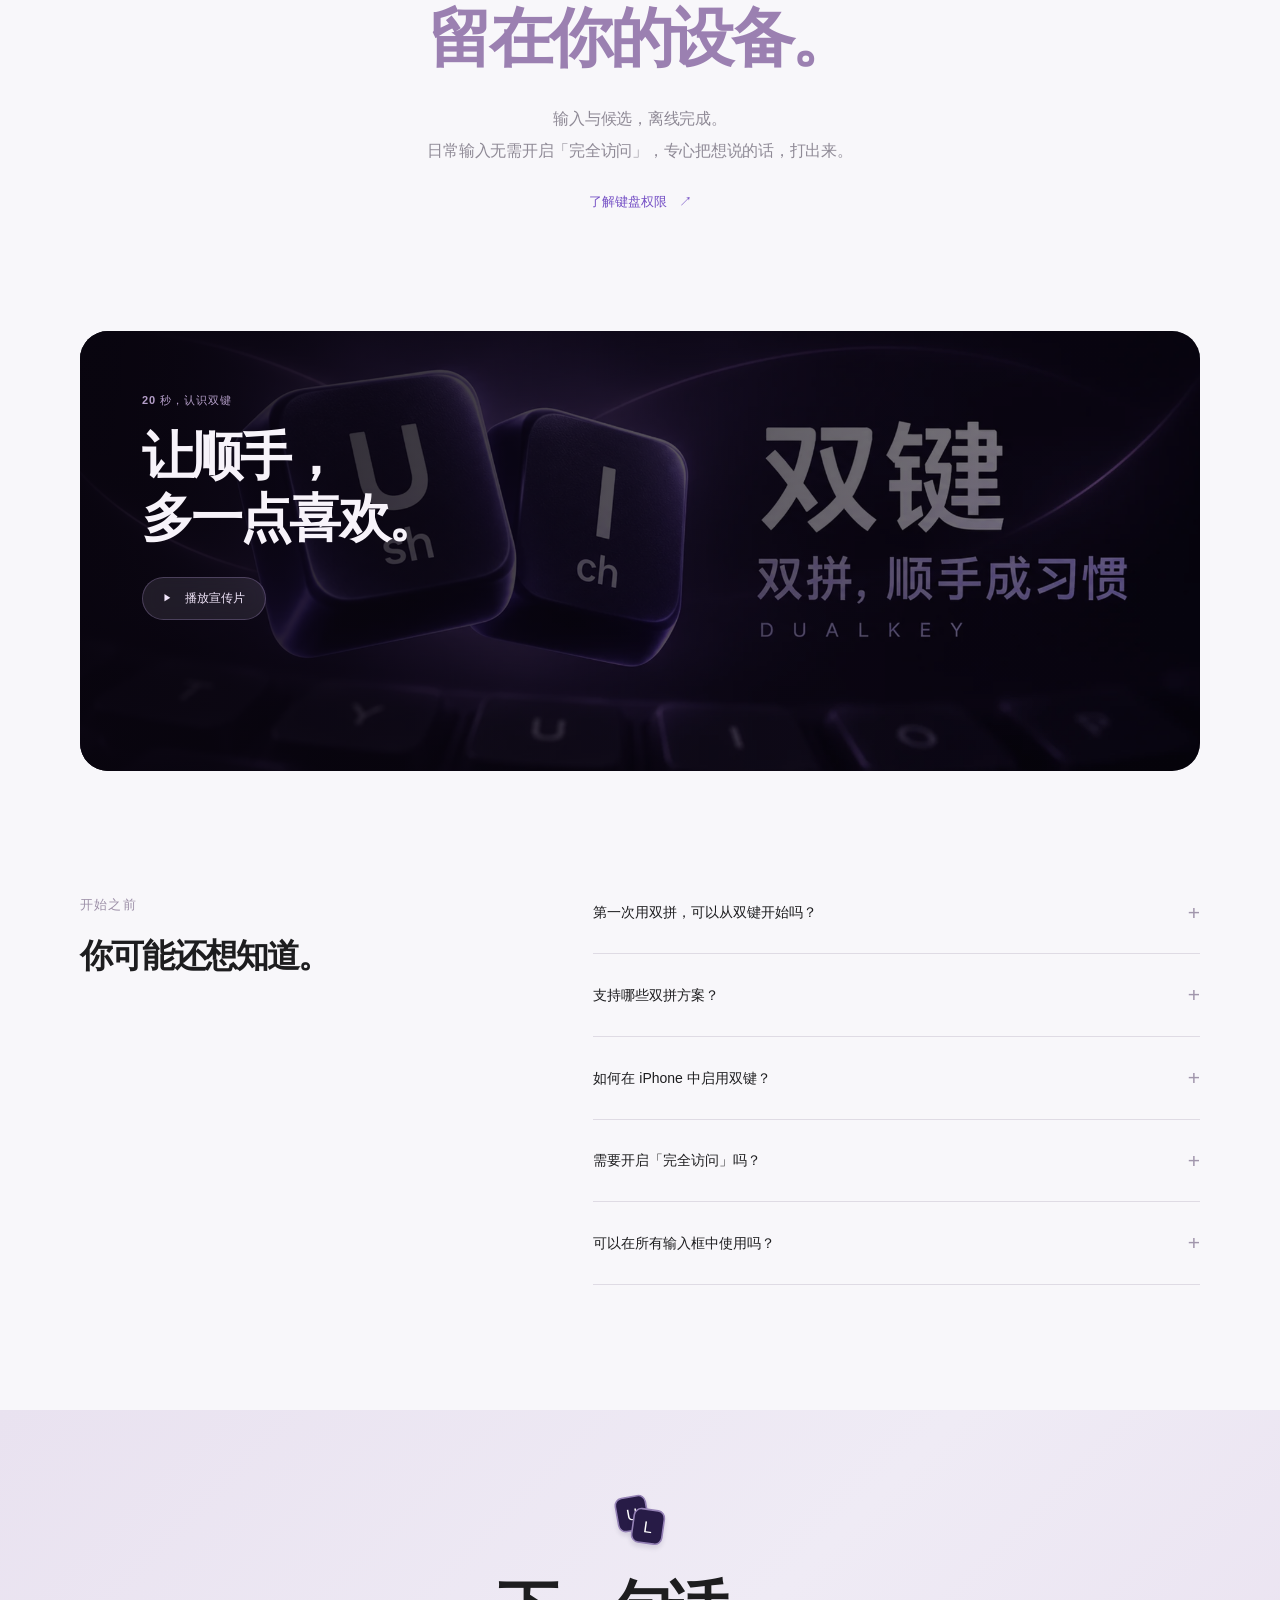
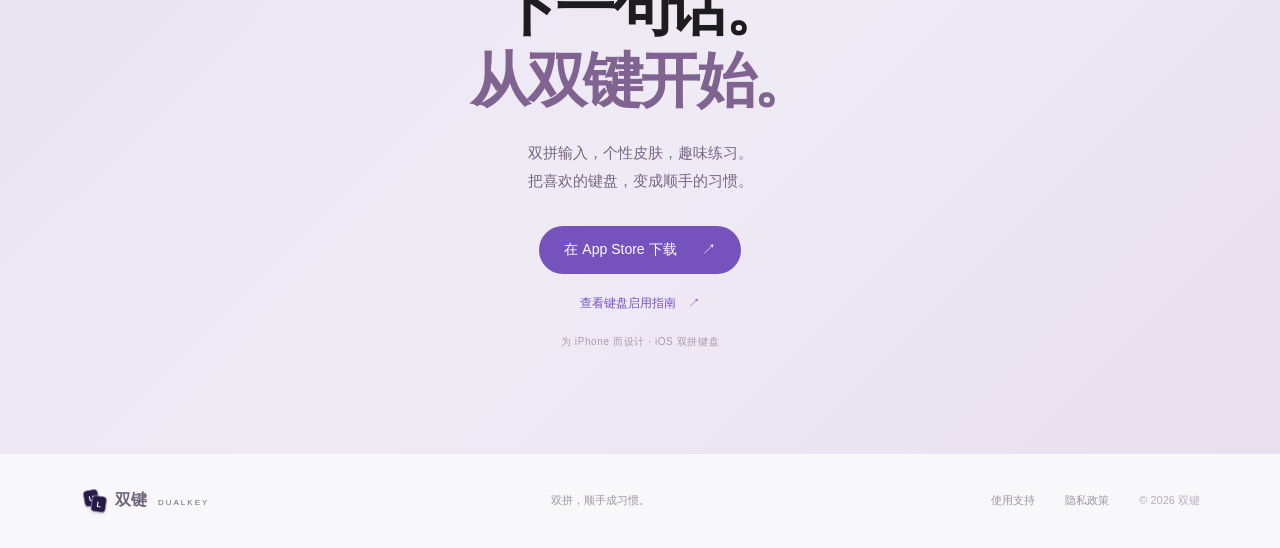
